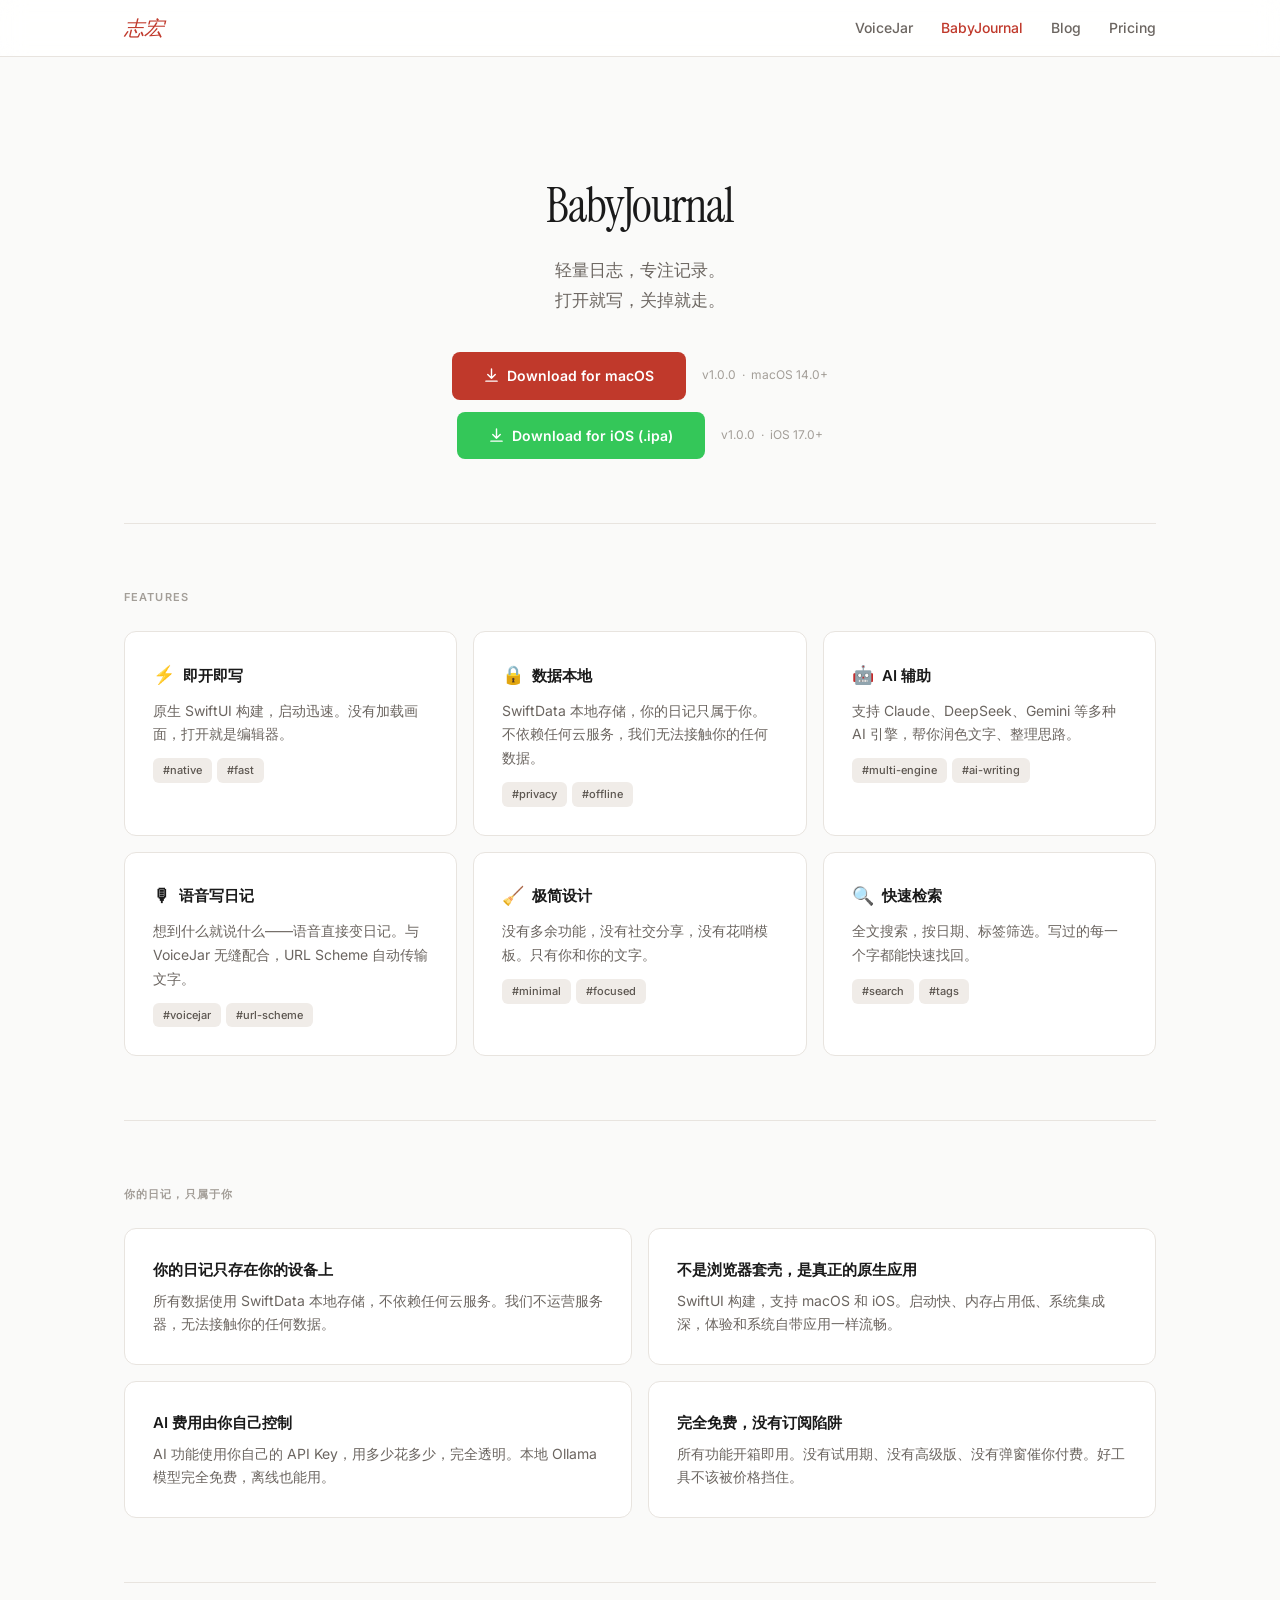
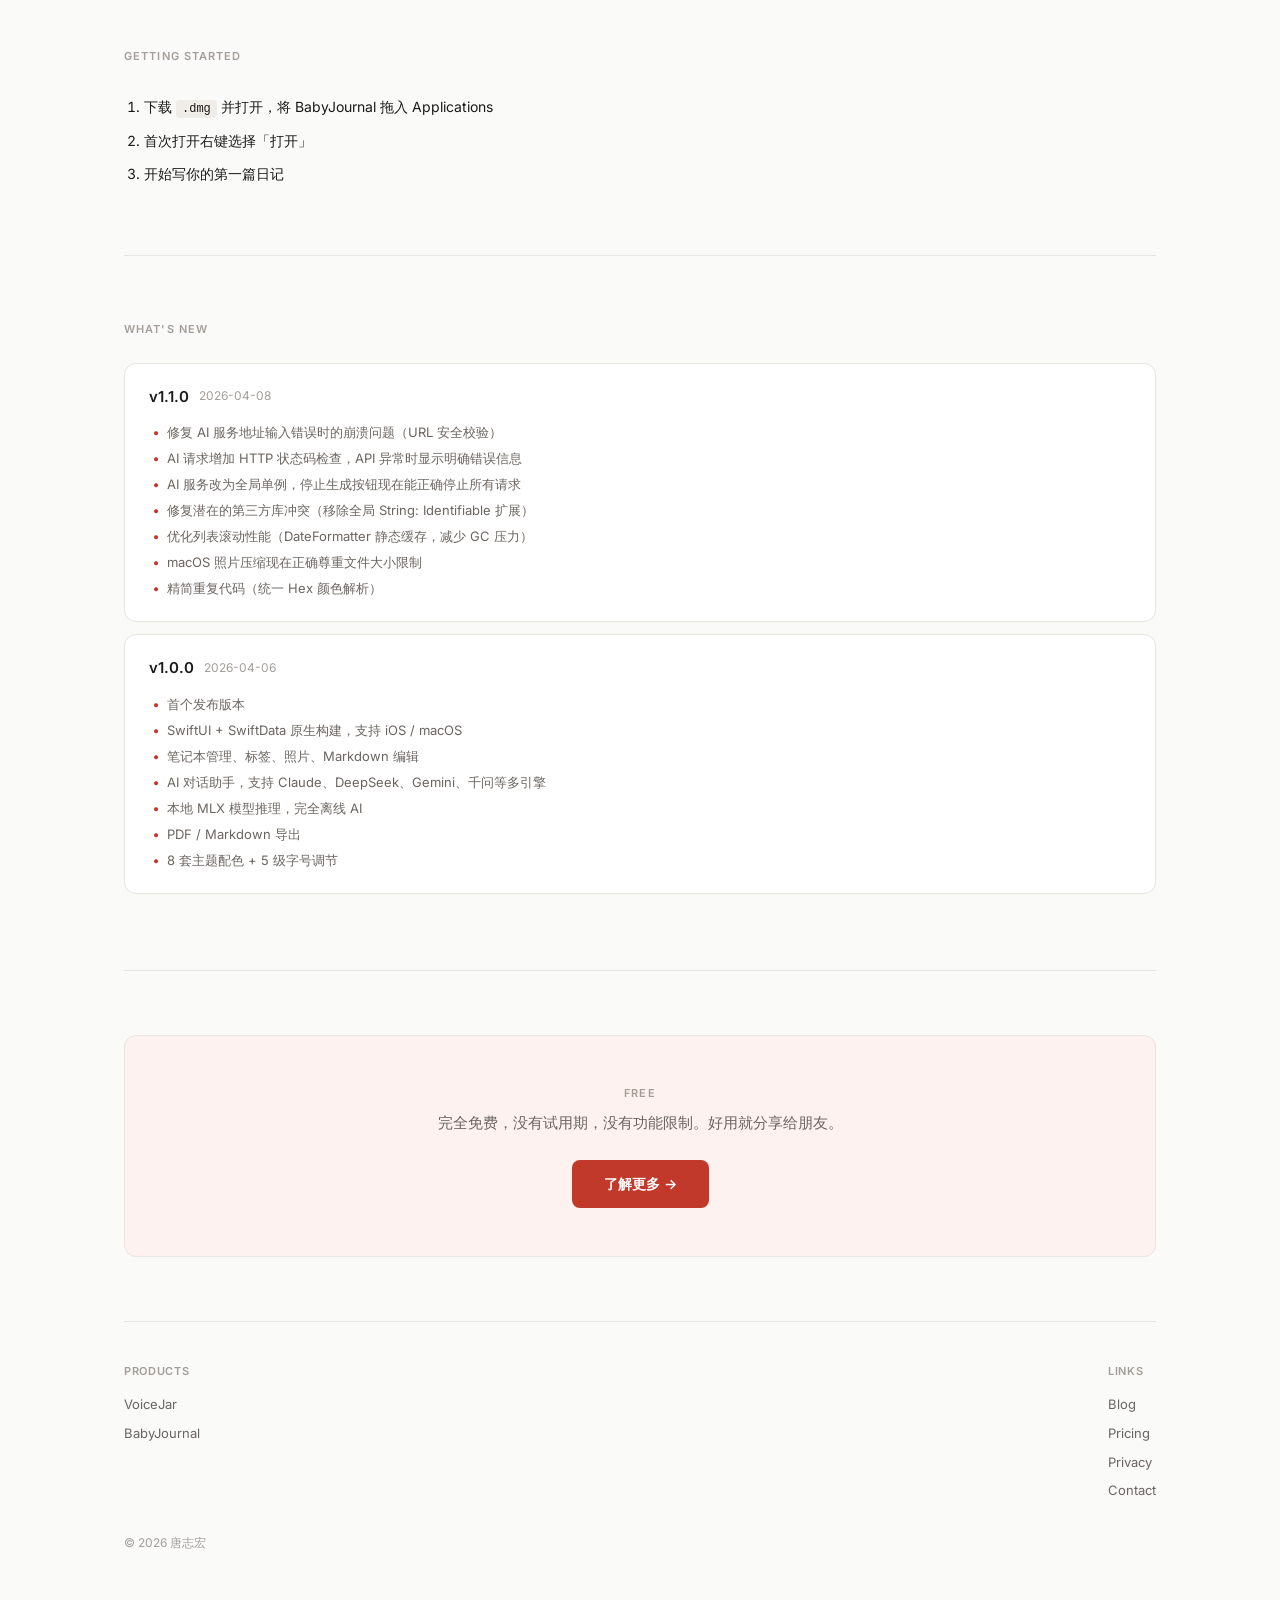
==== babyjournal/index.html @ 5a69be31 "tangzhihong.com 个人网站初始版本 - 个人主页：About + Products + Blog 入口 + 用户说 - 博客系统：列表页 + 第一篇文章《为什么我要做免费工具》 - 从 " ====
<!DOCTYPE html>
<html lang="zh-CN">
<head>
    <meta charset="UTF-8">
    <meta name="viewport" content="width=device-width, initial-scale=1.0">
    <title>BabyJournal — 免费轻量日记 App | macOS + iOS 原生，数据本地存储</title>
    <meta name="description" content="BabyJournal 是一款完全免费的轻量日记应用。SwiftUI 原生开发，支持 macOS 和 iOS。数据本地存储，支持语音写日记和多种 AI 辅助写作引擎。即开即写，你的日记只属于你自己。">
    <meta name="keywords" content="日记app,日记软件,免费日记,mac日记,iOS日记,本地存储日记,AI写作,语音日记,隐私日记,Day One替代,独立开发">
    <link rel="icon" href="/favicon.svg" type="image/svg+xml">
    <link rel="canonical" href="https://tangzhihong.com/babyjournal/">
    <meta property="og:title" content="BabyJournal — 免费轻量日记 App | macOS + iOS 原生">
    <meta property="og:description" content="完全免费的轻量日记应用。SwiftUI 原生开发，数据本地存储，支持语音写日记和多种 AI 辅助写作引擎。">
    <meta property="og:type" content="website">
    <meta property="og:url" content="https://tangzhihong.com/babyjournal/">
    <meta property="og:image" content="https://tangzhihong.com/og-image.svg">
    <meta property="og:site_name" content="唐志宏">
    <meta property="og:locale" content="zh_CN">
    <meta name="twitter:card" content="summary_large_image">
    <meta name="twitter:title" content="BabyJournal — 免费轻量日记 App">
    <meta name="twitter:description" content="即开即写，数据本地存储。macOS + iOS 原生日记应用，完全免费。">
    <meta name="twitter:image" content="https://tangzhihong.com/og-image.svg">
    <link rel="stylesheet" href="../style.css">
</head>
<body>

    <div class="nav"><div class="nav-inner">
        <a href="../" class="nav-logo">志宏</a>
        <div class="nav-links">
            <a href="../voicejar/">VoiceJar</a>
            <a href="../babyjournal/" class="active">BabyJournal</a>
            <a href="../blog/">Blog</a>
                <a href="../pricing/">Pricing</a>
        </div>
    </div></div>

    <div class="container">

        <div class="hero">
            <h1>BabyJournal</h1>
            <p class="sub">轻量日志，专注记录。<br>打开就写，关掉就走。</p>
            <div class="dl">
                <a href="./BabyJournal.dmg" class="btn">
                    <svg viewBox="0 0 16 16" fill="none"><path d="M8 1v10M4 7l4 4 4-4M2 14h12" stroke="currentColor" stroke-width="1.5" stroke-linecap="round" stroke-linejoin="round"/></svg>
                    Download for macOS
                </a>
                <span class="meta">v1.0.0&ensp;·&ensp;macOS 14.0+</span>
            </div>
            <div class="dl" style="margin-top:12px">
                <a href="./BabyJournal.ipa" class="btn" style="background:var(--accent2,#34c759)">
                    <svg viewBox="0 0 16 16" fill="none"><path d="M8 1v10M4 7l4 4 4-4M2 14h12" stroke="currentColor" stroke-width="1.5" stroke-linecap="round" stroke-linejoin="round"/></svg>
                    Download for iOS (.ipa)
                </a>
                <span class="meta">v1.0.0&ensp;·&ensp;iOS 17.0+</span>
            </div>
        </div>

        <hr class="divider">

        <section>
            <h2 class="slabel">Features</h2>
            <div class="features">
                <div class="fc"><h3><span>⚡</span> 即开即写</h3><p>原生 SwiftUI 构建，启动迅速。没有加载画面，打开就是编辑器。</p><div class="tag-row"><span class="tag">#native</span><span class="tag">#fast</span></div></div>
                <div class="fc"><h3><span>🔒</span> 数据本地</h3><p>SwiftData 本地存储，你的日记只属于你。不依赖任何云服务，我们无法接触你的任何数据。</p><div class="tag-row"><span class="tag">#privacy</span><span class="tag">#offline</span></div></div>
                <div class="fc"><h3><span>🤖</span> AI 辅助</h3><p>支持 Claude、DeepSeek、Gemini 等多种 AI 引擎，帮你润色文字、整理思路。</p><div class="tag-row"><span class="tag">#multi-engine</span><span class="tag">#ai-writing</span></div></div>
                <div class="fc"><h3><span>🎙</span> 语音写日记</h3><p>想到什么就说什么——语音直接变日记。与 VoiceJar 无缝配合，URL Scheme 自动传输文字。</p><div class="tag-row"><span class="tag">#voicejar</span><span class="tag">#url-scheme</span></div></div>
                <div class="fc"><h3><span>🧹</span> 极简设计</h3><p>没有多余功能，没有社交分享，没有花哨模板。只有你和你的文字。</p><div class="tag-row"><span class="tag">#minimal</span><span class="tag">#focused</span></div></div>
                <div class="fc"><h3><span>🔍</span> 快速检索</h3><p>全文搜索，按日期、标签筛选。写过的每一个字都能快速找回。</p><div class="tag-row"><span class="tag">#search</span><span class="tag">#tags</span></div></div>
            </div>
        </section>

        <hr class="divider">

        <section>
            <h2 class="slabel">你的日记，只属于你</h2>
            <div class="values">
                <div class="value-item">
                    <h3>你的日记只存在你的设备上</h3>
                    <p>所有数据使用 SwiftData 本地存储，不依赖任何云服务。我们不运营服务器，无法接触你的任何数据。</p>
                </div>
                <div class="value-item">
                    <h3>不是浏览器套壳，是真正的原生应用</h3>
                    <p>SwiftUI 构建，支持 macOS 和 iOS。启动快、内存占用低、系统集成深，体验和系统自带应用一样流畅。</p>
                </div>
                <div class="value-item">
                    <h3>AI 费用由你自己控制</h3>
                    <p>AI 功能使用你自己的 API Key，用多少花多少，完全透明。本地 Ollama 模型完全免费，离线也能用。</p>
                </div>
                <div class="value-item">
                    <h3>完全免费，没有订阅陷阱</h3>
                    <p>所有功能开箱即用。没有试用期、没有高级版、没有弹窗催你付费。好工具不该被价格挡住。</p>
                </div>
            </div>
        </section>

        <hr class="divider">

        <section>
            <h2 class="slabel">Getting Started</h2>
            <ol class="gs">
                <li>下载 <code>.dmg</code> 并打开，将 BabyJournal 拖入 Applications</li>
                <li>首次打开右键选择「打开」</li>
                <li>开始写你的第一篇日记</li>
            </ol>
        </section>

        <hr class="divider">

        <section>
            <h2 class="slabel">What's New</h2>
            <div class="changelog">
                <div class="cl-entry">
                    <h3>v1.1.0 <span class="cl-date">2026-04-08</span></h3>
                    <ul>
                        <li>修复 AI 服务地址输入错误时的崩溃问题（URL 安全校验）</li>
                        <li>AI 请求增加 HTTP 状态码检查，API 异常时显示明确错误信息</li>
                        <li>AI 服务改为全局单例，停止生成按钮现在能正确停止所有请求</li>
                        <li>修复潜在的第三方库冲突（移除全局 String: Identifiable 扩展）</li>
                        <li>优化列表滚动性能（DateFormatter 静态缓存，减少 GC 压力）</li>
                        <li>macOS 照片压缩现在正确尊重文件大小限制</li>
                        <li>精简重复代码（统一 Hex 颜色解析）</li>
                    </ul>
                </div>
                <div class="cl-entry">
                    <h3>v1.0.0 <span class="cl-date">2026-04-06</span></h3>
                    <ul>
                        <li>首个发布版本</li>
                        <li>SwiftUI + SwiftData 原生构建，支持 iOS / macOS</li>
                        <li>笔记本管理、标签、照片、Markdown 编辑</li>
                        <li>AI 对话助手，支持 Claude、DeepSeek、Gemini、千问等多引擎</li>
                        <li>本地 MLX 模型推理，完全离线 AI</li>
                        <li>PDF / Markdown 导出</li>
                        <li>8 套主题配色 + 5 级字号调节</li>
                    </ul>
                </div>
            </div>
        </section>

        <hr class="divider">

        <section>
            <div class="cta-card">
                <p class="slabel">Free</p>
                <p class="desc">完全免费，没有试用期，没有功能限制。好用就分享给朋友。</p>
                <a href="../pricing/" class="btn">了解更多 &rarr;</a>
            </div>
        </section>

        <hr class="divider">

        <div class="footer"><div class="footer-inner">
            <div class="footer-col"><h4>Products</h4><a href="../voicejar/">VoiceJar</a><a href="../babyjournal/">BabyJournal</a></div>
            <div class="footer-col"><h4>Links</h4><a href="../blog/">Blog</a>
                <a href="../pricing/">Pricing</a><a href="../privacy.html">Privacy</a><a href="mailto:hi@freejournal.app">Contact</a></div>
        </div><p class="footer-copy">&copy; 2026 唐志宏</p></div>

    </div>
</body>
</html>
---- style.css ----
/* ===== FreeJournal Design System ===== */
/* Single source of truth — all pages share this file */

@import url('https://fonts.googleapis.com/css2?family=Instrument+Serif:ital@0;1&family=Inter:wght@400;500;600;700&display=swap');

*, *::before, *::after { margin:0; padding:0; box-sizing:border-box }

:root {
    --bg: #ffffff;
    --bg-page: #fafaf9;
    --bg-subtle: #f5f3f0;
    --text: #1a1a1a;
    --text-sec: #6b6560;
    --text-tri: #a39e98;
    --accent: #c0392b;
    --accent-hover: #a93226;
    --accent-light: #fdf2f0;
    --border: #e8e4df;
    --card: #ffffff;
    --tag-bg: #f0ece8;
    --tag-text: #5c5650;
    --shadow: 0 1px 3px rgba(0,0,0,.04);
    --shadow-lg: 0 8px 24px rgba(0,0,0,.06);
    --font-serif: 'Instrument Serif', Georgia, serif;
    --font-sans: 'Inter', -apple-system, BlinkMacSystemFont, sans-serif;
    --font-mono: 'SF Mono', Monaco, monospace;
    --radius: 12px;
    --max: 1080px;
    --max-read: 720px;
}

@media (prefers-color-scheme: dark) { :root {
    --bg: #111110;
    --bg-page: #0c0c0b;
    --bg-subtle: #1a1918;
    --text: #e8e5e1;
    --text-sec: #a39e98;
    --text-tri: #6b6560;
    --accent: #e74c3c;
    --accent-hover: #d44332;
    --accent-light: #2d1a18;
    --border: #2a2826;
    --card: #1a1918;
    --tag-bg: #2a2826;
    --tag-text: #c5c0ba;
    --shadow: 0 1px 3px rgba(0,0,0,.2);
    --shadow-lg: 0 8px 24px rgba(0,0,0,.3);
}}

html { scroll-behavior: smooth }

body {
    font-family: var(--font-sans);
    font-size: 15px;
    line-height: 1.7;
    color: var(--text);
    background: var(--bg-page);
    -webkit-font-smoothing: antialiased;
}

a { color: inherit; text-decoration: none }

/* ===== Navigation ===== */

.nav {
    background: rgba(255,255,255,.85);
    backdrop-filter: blur(12px);
    -webkit-backdrop-filter: blur(12px);
    border-bottom: 1px solid var(--border);
    position: sticky;
    top: 0;
    z-index: 50;
}

@media (prefers-color-scheme: dark) {
    .nav { background: rgba(17,17,16,.85) }
}

.nav-inner {
    max-width: var(--max);
    margin: 0 auto;
    padding: 0 24px;
    height: 56px;
    display: flex;
    align-items: center;
    justify-content: space-between;
}

.nav-logo {
    font-family: var(--font-serif);
    font-size: 20px;
    font-style: italic;
    color: var(--accent);
}

.nav-links { display: flex; gap: 28px }

.nav-links a {
    font-size: 14px;
    font-weight: 500;
    color: var(--text-sec);
    transition: color .15s;
}

.nav-links a:hover { color: var(--text) }
.nav-links a.active { color: var(--accent) }

/* ===== Container ===== */

.container { max-width: var(--max); margin: 0 auto; padding: 0 24px }
.container-narrow { max-width: var(--max-read); margin: 0 auto; padding: 0 24px }

/* ===== Hero ===== */

.hero {
    padding: 120px 0 64px;
    text-align: center;
    max-width: 680px;
    margin: 0 auto;
}

.hero h1 {
    font-family: var(--font-serif);
    font-size: 48px;
    font-weight: 400;
    letter-spacing: -0.03em;
    line-height: 1.2;
}

.hero h1#typed {
    display: inline;
    padding-right: 2px;
    border-right: 2px solid var(--accent);
    animation: blink 1s step-end infinite;
}

@keyframes blink { 50% { border-color: transparent } }

.hero .sub {
    margin-top: 20px;
    font-size: 17px;
    color: var(--text-sec);
    line-height: 1.8;
}

.hero .dl {
    margin-top: 36px;
    display: flex;
    justify-content: center;
    align-items: center;
    gap: 16px;
    flex-wrap: wrap;
}

/* ===== Buttons ===== */

.btn {
    display: inline-flex;
    align-items: center;
    justify-content: center;
    gap: 8px;
    font-family: var(--font-sans);
    font-size: 14px;
    font-weight: 600;
    color: #fff;
    background: var(--accent);
    padding: 12px 32px;
    border-radius: 8px;
    text-decoration: none;
    transition: background .15s, opacity .15s;
    cursor: pointer;
}

.btn:hover { background: var(--accent-hover) }
.btn svg { width: 15px; height: 15px }

.btn-outline {
    background: transparent;
    color: var(--accent);
    border: 1.5px solid var(--accent);
}

.btn-outline:hover {
    background: var(--accent-light);
}

.btn-full { width: 100%; margin-top: 20px }

.meta { font-size: 12px; color: var(--text-tri) }

/* ===== Divider ===== */

.divider { border: none; border-top: 1px solid var(--border); margin: 0 }

/* ===== Section Labels ===== */

.slabel, h2.slabel {
    font-family: var(--font-sans);
    font-size: 11px;
    font-weight: 600;
    text-transform: uppercase;
    letter-spacing: .1em;
    color: var(--text-tri);
    margin-bottom: 24px;
    line-height: 1.7;
}

section { padding: 64px 0 }

/* ===== Product Cards (Homepage) ===== */

.product-card {
    display: flex;
    align-items: flex-start;
    gap: 24px;
    padding: 32px;
    background: var(--card);
    border: 1px solid var(--border);
    border-radius: var(--radius);
    margin-bottom: 16px;
    transition: box-shadow .25s, border-color .25s;
    text-decoration: none;
    color: var(--text);
}

.product-card:hover {
    box-shadow: var(--shadow-lg);
    border-color: transparent;
}

.product-icon {
    width: 48px;
    height: 48px;
    border-radius: 14px;
    display: flex;
    align-items: center;
    justify-content: center;
    font-size: 22px;
    flex-shrink: 0;
}

.product-icon-voice { background: var(--accent-light) }
.product-icon-journal { background: #fef9ee }

.product-body { flex: 1; min-width: 0 }

.product-body h3 {
    font-size: 18px;
    font-weight: 600;
    margin-bottom: 6px;
}

.product-body p {
    font-size: 15px;
    color: var(--text-sec);
    line-height: 1.7;
}

.product-tags { display: flex; gap: 6px; margin-top: 12px; flex-wrap: wrap }

.tag {
    font-size: 11px;
    font-weight: 500;
    color: var(--tag-text);
    background: var(--tag-bg);
    padding: 3px 10px;
    border-radius: 6px;
}

.product-arrow {
    color: var(--accent);
    font-size: 18px;
    align-self: center;
    flex-shrink: 0;
    width: 36px;
    height: 36px;
    border-radius: 50%;
    background: var(--accent-light);
    display: flex;
    align-items: center;
    justify-content: center;
    transition: all .2s;
}

.product-card:hover .product-arrow {
    background: var(--accent);
    color: #fff;
    transform: translateX(2px);
}

/* ===== Values Grid ===== */

.values { display: grid; grid-template-columns: 1fr 1fr; gap: 16px; margin-top: 8px }

.value-item {
    padding: 28px;
    background: var(--card);
    border: 1px solid var(--border);
    border-radius: var(--radius);
}

.value-item h3 { font-size: 15px; font-weight: 600; margin-bottom: 6px }
.value-item p { font-size: 14px; color: var(--text-sec); line-height: 1.7 }

/* ===== Feature Cards ===== */

.features { display: grid; grid-template-columns: 1fr 1fr 1fr; gap: 16px }

.fc {
    padding: 28px;
    background: var(--card);
    border: 1px solid var(--border);
    border-radius: var(--radius);
    transition: box-shadow .25s, border-color .25s;
}

.fc:hover { border-color: transparent; box-shadow: var(--shadow-lg) }

.fc h3 {
    font-size: 15px;
    font-weight: 600;
    margin-bottom: 8px;
    display: flex;
    align-items: center;
    gap: 8px;
}

.fc h3 span { font-size: 18px }
.fc p { font-size: 14px; color: var(--text-sec); line-height: 1.7 }
.fc .tag-row { display: flex; gap: 5px; margin-top: 12px }

/* ===== Steps ===== */

.steps-list { counter-reset: s }

.step-row {
    display: flex;
    gap: 16px;
    padding: 20px 0;
    border-bottom: 1px solid var(--border);
}

.step-row:last-child { border-bottom: none }

.step-num {
    counter-increment: s;
    flex-shrink: 0;
    width: 32px;
    height: 32px;
    border-radius: 50%;
    background: var(--accent);
    color: #fff;
    display: flex;
    align-items: center;
    justify-content: center;
    font-size: 13px;
    font-weight: 700;
}

.step-num::after { content: counter(s) }
.step-text h3 { font-size: 14px; font-weight: 600; margin-bottom: 4px }
.step-text p { font-size: 13px; color: var(--text-sec); line-height: 1.7 }

/* ===== Getting Started List ===== */

ol.gs { padding-left: 20px; margin-top: 12px }
ol.gs li { font-size: 14px; line-height: 2.4; color: var(--text) }

code {
    font-family: var(--font-mono);
    font-size: 12px;
    background: var(--tag-bg);
    padding: 2px 6px;
    border-radius: 4px;
}

/* ===== Pricing ===== */

.pricing-grid { display: grid; grid-template-columns: repeat(3, 1fr); gap: 24px }

.pc {
    position: relative;
    padding: 40px 32px;
    border: 1px solid var(--border);
    border-radius: var(--radius);
    background: var(--card);
    text-align: center;
    transition: box-shadow .25s, border-color .25s;
}

.pc:hover { box-shadow: var(--shadow-lg); border-color: transparent }
.pc-hl { border: 2px solid var(--accent) }
.pc-hl:hover { box-shadow: 0 8px 24px rgba(192,57,43,.1) }

.pc-badge {
    position: absolute;
    top: -11px;
    left: 50%;
    transform: translateX(-50%);
    font-size: 11px;
    font-weight: 600;
    background: var(--accent);
    color: #fff;
    padding: 3px 14px;
    border-radius: 100px;
    letter-spacing: .02em;
}

.pc h3 { font-size: 20px; font-weight: 600; margin-bottom: 4px }
.pc .desc { font-size: 14px; color: var(--text-sec); margin-bottom: 24px }

.pc .price {
    font-family: var(--font-serif);
    font-size: 52px;
    font-weight: 400;
    color: var(--accent);
    letter-spacing: -0.02em;
}

.pc .note { font-size: 13px; color: var(--text-tri); margin-top: 6px; margin-bottom: 28px }
.pc ul { list-style: none; text-align: left; margin-bottom: 8px }

.pc li {
    font-size: 14px;
    line-height: 2.4;
    padding-left: 20px;
    position: relative;
    color: var(--text);
}

.pc li::before {
    content: '\2713';
    position: absolute;
    left: 0;
    color: var(--accent);
    font-weight: 600;
    font-size: 13px;
}

/* ===== Changelog ===== */

.changelog { margin-top: 8px }

.cl-entry {
    padding: 20px 24px;
    background: var(--card);
    border: 1px solid var(--border);
    border-radius: var(--radius);
    margin-bottom: 12px;
}

.cl-entry h3 {
    font-size: 15px;
    font-weight: 600;
    margin-bottom: 10px;
    display: flex;
    align-items: center;
    gap: 10px;
}

.cl-date {
    font-size: 12px;
    font-weight: 400;
    color: var(--text-tri);
}

.cl-entry ul {
    list-style: none;
    padding: 0;
}

.cl-entry li {
    font-size: 13px;
    color: var(--text-sec);
    line-height: 2;
    padding-left: 18px;
    position: relative;
}

.cl-entry li::before {
    content: '\2022';
    position: absolute;
    left: 4px;
    color: var(--accent);
    font-weight: 700;
}

/* ===== CTA Card ===== */

.cta-card {
    text-align: center;
    padding: 48px 32px;
    background: var(--accent-light);
    border: 1px solid var(--border);
    border-radius: var(--radius);
}

.cta-card p.slabel { margin-bottom: 8px }
.cta-card p.desc { font-size: 15px; color: var(--text-sec); margin-bottom: 24px }

/* ===== FAQ ===== */

.faq-item {
    padding: 18px 0;
    border-bottom: 1px solid var(--border);
}

.faq-item:first-child { border-top: 1px solid var(--border) }
.faq-item h3 { font-size: 15px; font-weight: 600; margin-bottom: 6px }
.faq-item p { font-size: 14px; color: var(--text-sec); line-height: 1.7 }

/* ===== Footer ===== */

.footer { padding: 40px 0 56px }

.footer-inner {
    display: flex;
    justify-content: space-between;
    align-items: flex-start;
}

.footer-col h4 {
    font-size: 11px;
    font-weight: 600;
    text-transform: uppercase;
    letter-spacing: .06em;
    color: var(--text-tri);
    margin-bottom: 10px;
}

.footer-col a {
    display: block;
    font-size: 13px;
    color: var(--text-sec);
    line-height: 2.2;
    transition: color .15s;
}

.footer-col a:hover { color: var(--accent) }

.footer-copy {
    font-size: 12px;
    color: var(--text-tri);
    margin-top: 28px;
}

/* ===== Testimonials ===== */

.testimonials { display: grid; grid-template-columns: 1fr 1fr 1fr; gap: 16px }

.testimonial-item {
    padding: 28px;
    background: var(--card);
    border: 1px solid var(--border);
    border-radius: var(--radius);
    transition: box-shadow .25s, border-color .25s;
}

.testimonial-item:hover { border-color: transparent; box-shadow: var(--shadow-lg) }

.testimonial-text {
    font-size: 15px;
    font-style: italic;
    line-height: 1.8;
    color: var(--text);
    margin-bottom: 16px;
}

.testimonial-author { display: flex; align-items: center }

.testimonial-name {
    font-size: 13px;
    color: var(--text-tri);
    font-weight: 500;
}

/* ===== Share CTA ===== */

.cta-share {
    text-align: center;
    padding: 48px 32px;
    background: var(--accent-light);
    border: 1px solid var(--border);
    border-radius: var(--radius);
}

.cta-share h2 {
    font-size: 18px;
    font-weight: 600;
    margin-bottom: 8px;
}

.cta-share .desc {
    font-size: 15px;
    color: var(--text-sec);
    margin-bottom: 24px;
}

.share-toast {
    display: inline-block;
    margin-left: 12px;
    font-size: 13px;
    color: var(--accent);
    font-weight: 500;
    opacity: 0;
    transition: opacity .3s;
}

.share-toast.show { opacity: 1 }

/* ===== About ===== */

.about-content { max-width: var(--max-read); }

.about-content p {
    font-size: 15px;
    color: var(--text-sec);
    line-height: 1.8;
    margin-bottom: 12px;
}

.about-content p:last-child { margin-bottom: 0 }

.link-accent { color: var(--accent); text-decoration: underline; text-underline-offset: 3px }
.link-accent:hover { color: var(--accent-hover) }

.section-desc {
    font-size: 15px;
    color: var(--text-sec);
    margin-bottom: 24px;
    margin-top: -16px;
}

/* ===== Blog List ===== */

.blog-list { margin-top: 8px }

.blog-item {
    display: block;
    padding: 24px 28px;
    background: var(--card);
    border: 1px solid var(--border);
    border-radius: var(--radius);
    margin-bottom: 12px;
    transition: box-shadow .25s, border-color .25s;
    text-decoration: none;
    color: var(--text);
}

.blog-item:hover { box-shadow: var(--shadow-lg); border-color: transparent }

.blog-item .blog-date {
    font-size: 12px;
    color: var(--text-tri);
    font-weight: 500;
}

.blog-item h3 {
    font-size: 16px;
    font-weight: 600;
    margin: 6px 0 8px;
}

.blog-item p {
    font-size: 14px;
    color: var(--text-sec);
    line-height: 1.7;
}

/* ===== Blog Post ===== */

.blog-post { padding-top: 80px }

.post-header { margin-bottom: 40px }

.post-header .blog-date {
    font-size: 13px;
    color: var(--text-tri);
    font-weight: 500;
    margin-bottom: 12px;
}

.post-header h1 {
    font-family: var(--font-serif);
    font-size: 36px;
    font-weight: 400;
    letter-spacing: -0.02em;
    line-height: 1.3;
}

.post-body p {
    font-size: 16px;
    line-height: 1.85;
    color: var(--text);
    margin-bottom: 20px;
}

.post-body h2 {
    font-size: 20px;
    font-weight: 600;
    margin-top: 40px;
    margin-bottom: 16px;
}

.post-body a { color: var(--accent); text-decoration: underline; text-underline-offset: 3px }
.post-body a:hover { color: var(--accent-hover) }

.post-nav { padding: 24px 0 }

/* ===== Utility ===== */

.visually-hidden {
    position: absolute;
    width: 1px;
    height: 1px;
    padding: 0;
    margin: -1px;
    overflow: hidden;
    clip: rect(0,0,0,0);
    white-space: nowrap;
    border: 0;
}

/* ===== Responsive ===== */

@media (max-width: 768px) {
    .hero { padding: 80px 0 48px }
    .hero h1 { font-size: 32px }
    .hero .dl { flex-direction: column }
    .features { grid-template-columns: 1fr }
    .values { grid-template-columns: 1fr }
    .testimonials { grid-template-columns: 1fr }
    .pricing-grid { grid-template-columns: 1fr }
    .product-card { flex-direction: column; gap: 16px }
    .product-arrow { align-self: flex-start }
    .footer-inner { flex-direction: column; gap: 24px }
}

@media (min-width: 769px) and (max-width: 960px) {
    .features { grid-template-columns: 1fr 1fr }
}
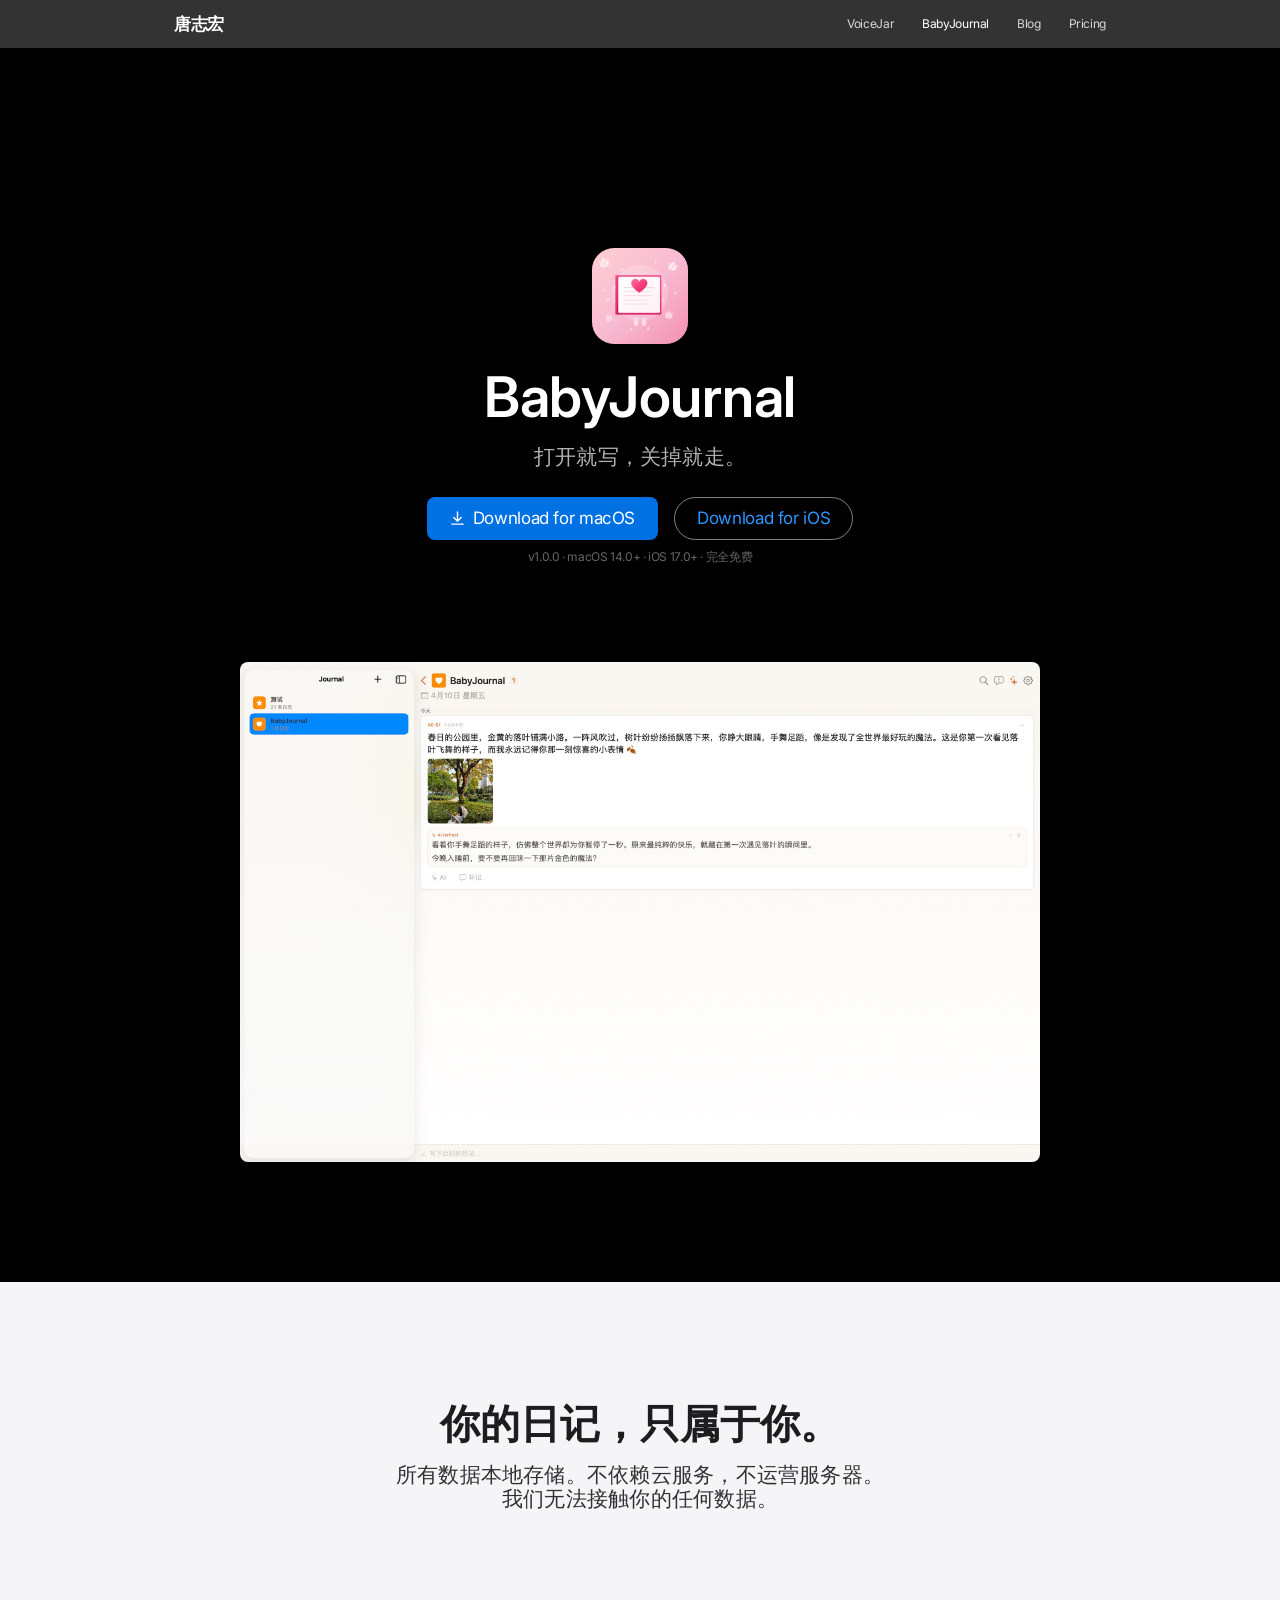
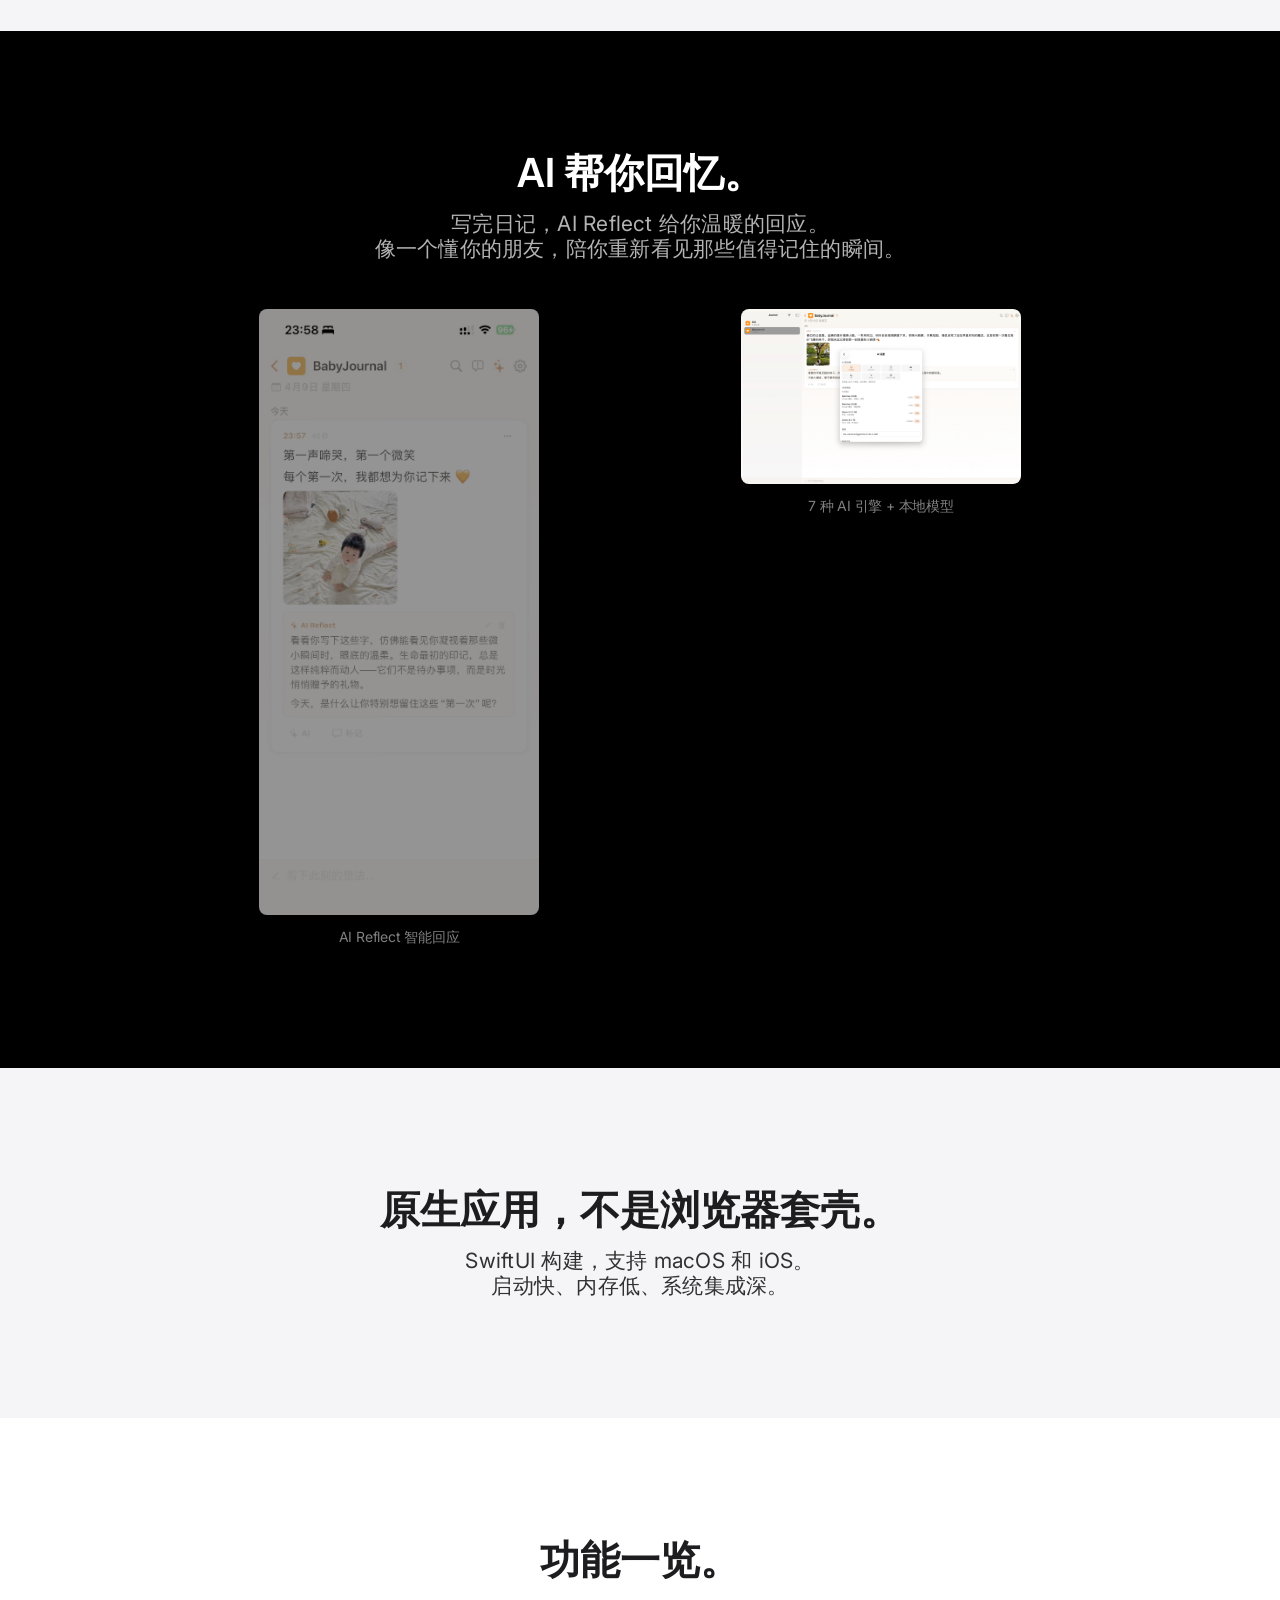
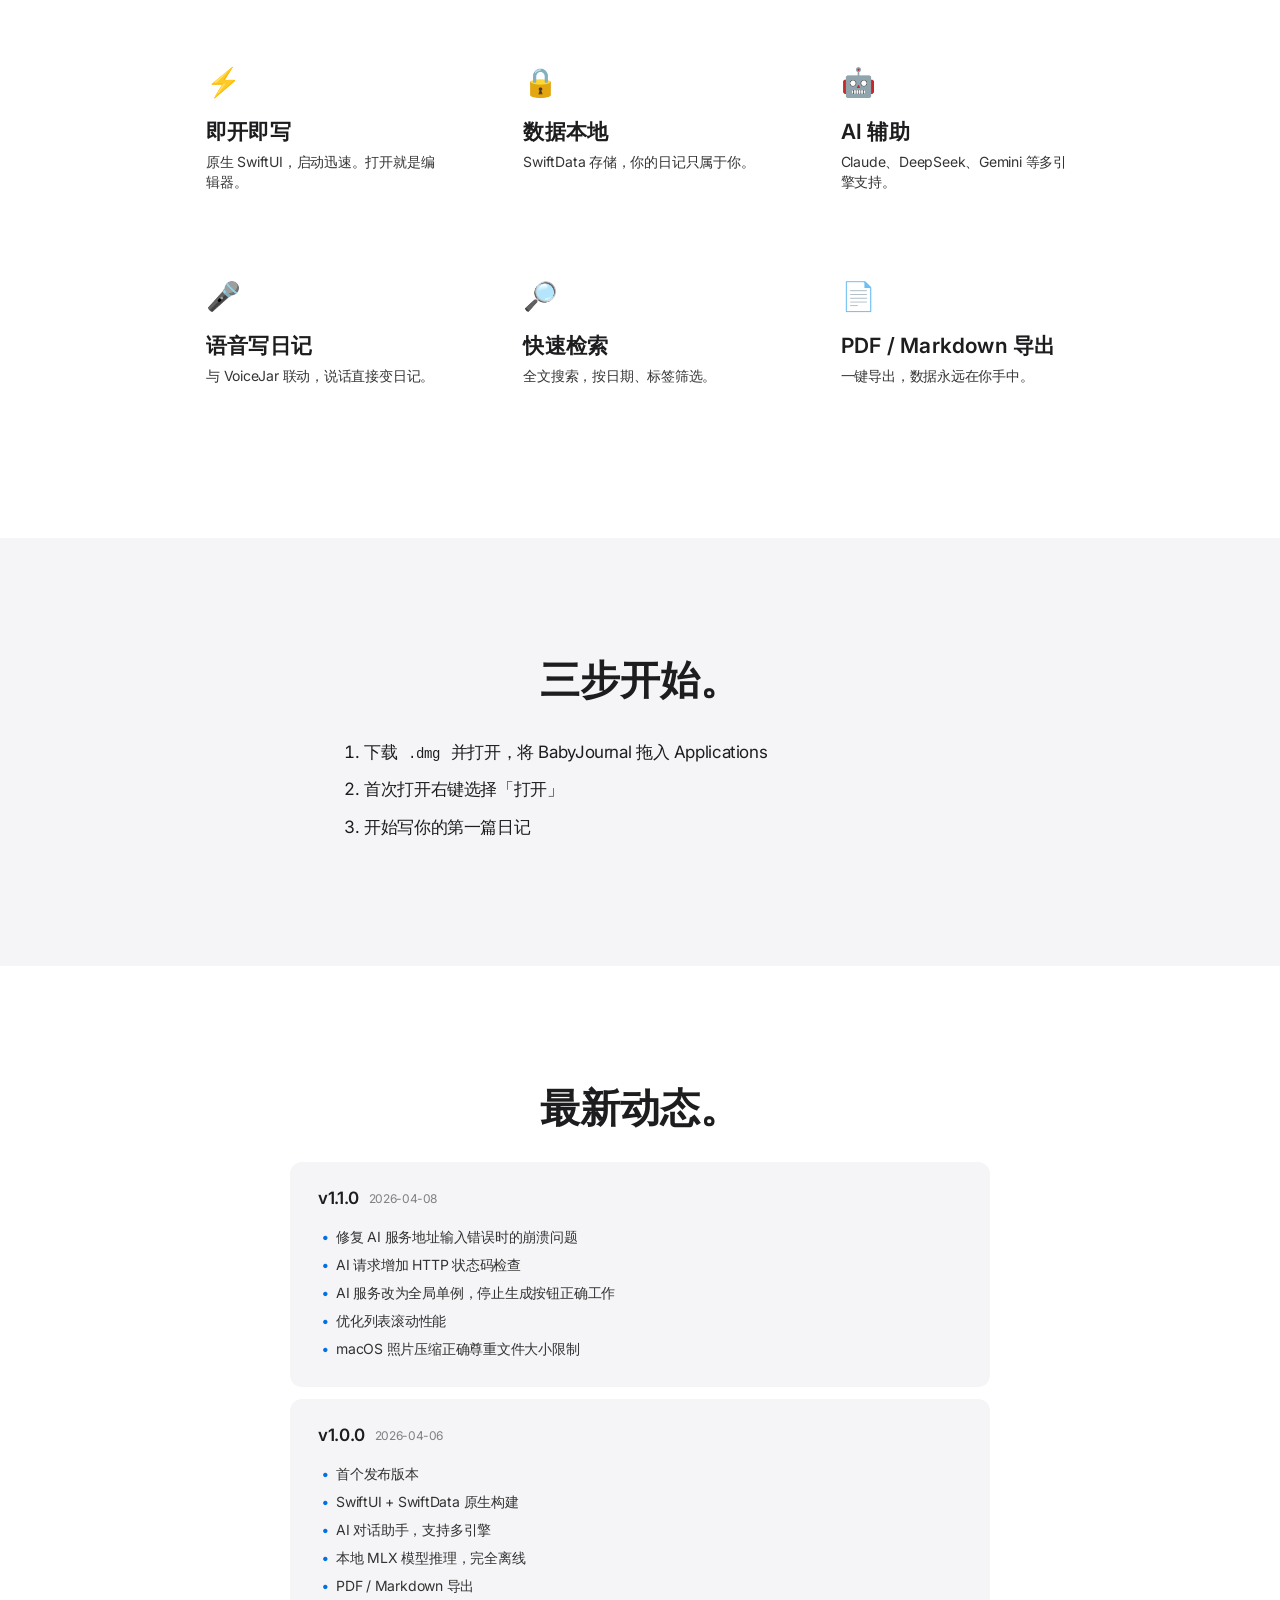
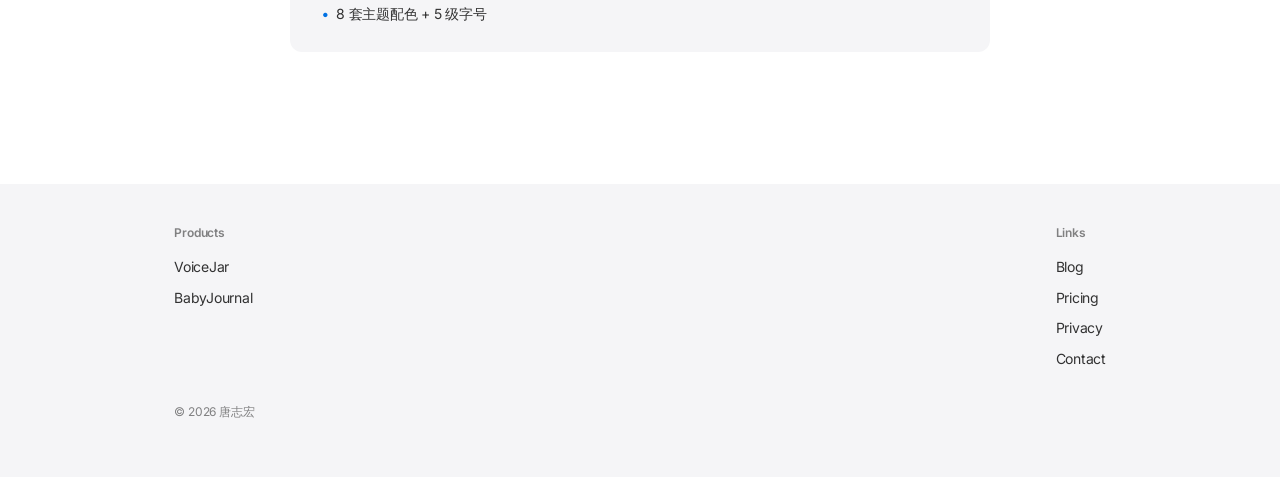
==== commit 47e36cb2: "全站 Apple 风格改版 + 产品截图 + 修复遗留页面 - 基于 Apple DESIGN.md 重写全站 CSS（深色玻璃导航、黑白交替 section、SF Pro 字体体系） - BabyJ" ====
--- a/babyjournal/index.html
+++ b/babyjournal/index.html
@@ -4,12 +4,12 @@
     <meta charset="UTF-8">
     <meta name="viewport" content="width=device-width, initial-scale=1.0">
     <title>BabyJournal — 免费轻量日记 App | macOS + iOS 原生，数据本地存储</title>
-    <meta name="description" content="BabyJournal 是一款完全免费的轻量日记应用。SwiftUI 原生开发，支持 macOS 和 iOS。数据本地存储，支持语音写日记和多种 AI 辅助写作引擎。即开即写，你的日记只属于你自己。">
-    <meta name="keywords" content="日记app,日记软件,免费日记,mac日记,iOS日记,本地存储日记,AI写作,语音日记,隐私日记,Day One替代,独立开发">
+    <meta name="description" content="BabyJournal 是一款完全免费的轻量日记应用。SwiftUI 原生开发，支持 macOS 和 iOS。数据本地存储，支持语音写日记和多种 AI 辅助写作引擎。">
+    <meta name="keywords" content="日记app,日记软件,免费日记,mac日记,iOS日记,本地存储日记,AI写作,语音日记,隐私日记,Day One替代">
     <link rel="icon" href="/favicon.svg" type="image/svg+xml">
     <link rel="canonical" href="https://tangzhihong.com/babyjournal/">
-    <meta property="og:title" content="BabyJournal — 免费轻量日记 App | macOS + iOS 原生">
-    <meta property="og:description" content="完全免费的轻量日记应用。SwiftUI 原生开发，数据本地存储，支持语音写日记和多种 AI 辅助写作引擎。">
+    <meta property="og:title" content="BabyJournal — 免费轻量日记 App">
+    <meta property="og:description" content="完全免费的轻量日记应用。SwiftUI 原生开发，数据本地存储，支持多种 AI 辅助写作引擎。">
     <meta property="og:type" content="website">
     <meta property="og:url" content="https://tangzhihong.com/babyjournal/">
     <meta property="og:image" content="https://tangzhihong.com/og-image.svg">
@@ -24,135 +24,170 @@
 <body>
 
     <div class="nav"><div class="nav-inner">
-        <a href="../" class="nav-logo">志宏</a>
+        <a href="../" class="nav-logo">唐志宏</a>
         <div class="nav-links">
             <a href="../voicejar/">VoiceJar</a>
             <a href="../babyjournal/" class="active">BabyJournal</a>
             <a href="../blog/">Blog</a>
-                <a href="../pricing/">Pricing</a>
+            <a href="../pricing/">Pricing</a>
         </div>
     </div></div>
 
-    <div class="container">
-
-        <div class="hero">
-            <h1>BabyJournal</h1>
-            <p class="sub">轻量日志，专注记录。<br>打开就写，关掉就走。</p>
-            <div class="dl">
-                <a href="./BabyJournal.dmg" class="btn">
-                    <svg viewBox="0 0 16 16" fill="none"><path d="M8 1v10M4 7l4 4 4-4M2 14h12" stroke="currentColor" stroke-width="1.5" stroke-linecap="round" stroke-linejoin="round"/></svg>
-                    Download for macOS
-                </a>
-                <span class="meta">v1.0.0&ensp;·&ensp;macOS 14.0+</span>
+    <!-- Hero — Dark -->
+    <div class="section section-dark">
+        <div class="section-inner">
+            <div class="hero">
+                <img src="icon-web.png" alt="BabyJournal" class="app-icon-hero">
+                <h1 class="headline-hero">BabyJournal</h1>
+                <p class="subtitle">打开就写，关掉就走。</p>
+                <div class="cta-group">
+                    <a href="./BabyJournal.dmg" class="btn-primary">
+                        <svg viewBox="0 0 16 16" fill="none" width="15" height="15"><path d="M8 1v10M4 7l4 4 4-4M2 14h12" stroke="currentColor" stroke-width="1.5" stroke-linecap="round" stroke-linejoin="round"/></svg>
+                        Download for macOS
+                    </a>
+                    <a href="./BabyJournal.ipa" class="btn-pill">Download for iOS</a>
+                </div>
+                <p class="meta">v1.0.0 · macOS 14.0+ · iOS 17.0+ · 完全免费</p>
             </div>
-            <div class="dl" style="margin-top:12px">
-                <a href="./BabyJournal.ipa" class="btn" style="background:var(--accent2,#34c759)">
-                    <svg viewBox="0 0 16 16" fill="none"><path d="M8 1v10M4 7l4 4 4-4M2 14h12" stroke="currentColor" stroke-width="1.5" stroke-linecap="round" stroke-linejoin="round"/></svg>
-                    Download for iOS (.ipa)
-                </a>
-                <span class="meta">v1.0.0&ensp;·&ensp;iOS 17.0+</span>
+            <div class="screenshot-showcase">
+                <img src="screenshot-mac.jpg" alt="BabyJournal macOS 编辑界面">
             </div>
         </div>
+    </div>
 
-        <hr class="divider">
+    <!-- Privacy — Light -->
+    <div class="section section-light">
+        <div class="section-inner">
+            <h2 class="headline-section">你的日记，只属于你。</h2>
+            <p class="subtitle">所有数据本地存储。不依赖云服务，不运营服务器。<br>我们无法接触你的任何数据。</p>
+        </div>
+    </div>
 
-        <section>
-            <h2 class="slabel">Features</h2>
-            <div class="features">
-                <div class="fc"><h3><span>⚡</span> 即开即写</h3><p>原生 SwiftUI 构建，启动迅速。没有加载画面，打开就是编辑器。</p><div class="tag-row"><span class="tag">#native</span><span class="tag">#fast</span></div></div>
-                <div class="fc"><h3><span>🔒</span> 数据本地</h3><p>SwiftData 本地存储，你的日记只属于你。不依赖任何云服务，我们无法接触你的任何数据。</p><div class="tag-row"><span class="tag">#privacy</span><span class="tag">#offline</span></div></div>
-                <div class="fc"><h3><span>🤖</span> AI 辅助</h3><p>支持 Claude、DeepSeek、Gemini 等多种 AI 引擎，帮你润色文字、整理思路。</p><div class="tag-row"><span class="tag">#multi-engine</span><span class="tag">#ai-writing</span></div></div>
-                <div class="fc"><h3><span>🎙</span> 语音写日记</h3><p>想到什么就说什么——语音直接变日记。与 VoiceJar 无缝配合，URL Scheme 自动传输文字。</p><div class="tag-row"><span class="tag">#voicejar</span><span class="tag">#url-scheme</span></div></div>
-                <div class="fc"><h3><span>🧹</span> 极简设计</h3><p>没有多余功能，没有社交分享，没有花哨模板。只有你和你的文字。</p><div class="tag-row"><span class="tag">#minimal</span><span class="tag">#focused</span></div></div>
-                <div class="fc"><h3><span>🔍</span> 快速检索</h3><p>全文搜索，按日期、标签筛选。写过的每一个字都能快速找回。</p><div class="tag-row"><span class="tag">#search</span><span class="tag">#tags</span></div></div>
-            </div>
-        </section>
-
-        <hr class="divider">
-
-        <section>
-            <h2 class="slabel">你的日记，只属于你</h2>
-            <div class="values">
-                <div class="value-item">
-                    <h3>你的日记只存在你的设备上</h3>
-                    <p>所有数据使用 SwiftData 本地存储，不依赖任何云服务。我们不运营服务器，无法接触你的任何数据。</p>
+    <!-- AI — Dark -->
+    <div class="section section-dark">
+        <div class="section-inner">
+            <h2 class="headline-section">AI 帮你回忆。</h2>
+            <p class="subtitle">写完日记，AI Reflect 给你温暖的回应。<br>像一个懂你的朋友，陪你重新看见那些值得记住的瞬间。</p>
+            <div class="screenshot-grid">
+                <div style="text-align:center">
+                    <img src="screenshot-ios.jpg" alt="BabyJournal iOS AI Reflect">
+                    <p class="screenshot-caption">AI Reflect 智能回应</p>
                 </div>
-                <div class="value-item">
-                    <h3>不是浏览器套壳，是真正的原生应用</h3>
-                    <p>SwiftUI 构建，支持 macOS 和 iOS。启动快、内存占用低、系统集成深，体验和系统自带应用一样流畅。</p>
-                </div>
-                <div class="value-item">
-                    <h3>AI 费用由你自己控制</h3>
-                    <p>AI 功能使用你自己的 API Key，用多少花多少，完全透明。本地 Ollama 模型完全免费，离线也能用。</p>
-                </div>
-                <div class="value-item">
-                    <h3>完全免费，没有订阅陷阱</h3>
-                    <p>所有功能开箱即用。没有试用期、没有高级版、没有弹窗催你付费。好工具不该被价格挡住。</p>
+                <div style="text-align:center">
+                    <img src="screenshot-ai.jpg" alt="BabyJournal AI 引擎配置">
+                    <p class="screenshot-caption">7 种 AI 引擎 + 本地模型</p>
                 </div>
             </div>
-        </section>
+        </div>
+    </div>
 
-        <hr class="divider">
+    <!-- Native — Light -->
+    <div class="section section-light">
+        <div class="section-inner">
+            <h2 class="headline-section">原生应用，不是浏览器套壳。</h2>
+            <p class="subtitle">SwiftUI 构建，支持 macOS 和 iOS。<br>启动快、内存低、系统集成深。</p>
+        </div>
+    </div>
 
-        <section>
-            <h2 class="slabel">Getting Started</h2>
+    <!-- Features — White -->
+    <div class="section section-white">
+        <div class="section-inner">
+            <h2 class="headline-section">功能一览。</h2>
+            <div class="features-grid">
+                <div class="feature-item">
+                    <div class="feature-icon">&#9889;</div>
+                    <div class="feature-title">即开即写</div>
+                    <div class="feature-desc">原生 SwiftUI，启动迅速。打开就是编辑器。</div>
+                </div>
+                <div class="feature-item">
+                    <div class="feature-icon">&#128274;</div>
+                    <div class="feature-title">数据本地</div>
+                    <div class="feature-desc">SwiftData 存储，你的日记只属于你。</div>
+                </div>
+                <div class="feature-item">
+                    <div class="feature-icon">&#129302;</div>
+                    <div class="feature-title">AI 辅助</div>
+                    <div class="feature-desc">Claude、DeepSeek、Gemini 等多引擎支持。</div>
+                </div>
+                <div class="feature-item">
+                    <div class="feature-icon">&#127908;</div>
+                    <div class="feature-title">语音写日记</div>
+                    <div class="feature-desc">与 VoiceJar 联动，说话直接变日记。</div>
+                </div>
+                <div class="feature-item">
+                    <div class="feature-icon">&#128270;</div>
+                    <div class="feature-title">快速检索</div>
+                    <div class="feature-desc">全文搜索，按日期、标签筛选。</div>
+                </div>
+                <div class="feature-item">
+                    <div class="feature-icon">&#128196;</div>
+                    <div class="feature-title">PDF / Markdown 导出</div>
+                    <div class="feature-desc">一键导出，数据永远在你手中。</div>
+                </div>
+            </div>
+        </div>
+    </div>
+
+    <!-- Getting Started — Light -->
+    <div class="section section-light">
+        <div class="section-inner">
+            <h2 class="headline-section">三步开始。</h2>
             <ol class="gs">
                 <li>下载 <code>.dmg</code> 并打开，将 BabyJournal 拖入 Applications</li>
                 <li>首次打开右键选择「打开」</li>
                 <li>开始写你的第一篇日记</li>
             </ol>
-        </section>
+        </div>
+    </div>
 
-        <hr class="divider">
-
-        <section>
-            <h2 class="slabel">What's New</h2>
+    <!-- What's New — White -->
+    <div class="section section-white">
+        <div class="section-inner">
+            <h2 class="headline-section">最新动态。</h2>
             <div class="changelog">
                 <div class="cl-entry">
                     <h3>v1.1.0 <span class="cl-date">2026-04-08</span></h3>
                     <ul>
-                        <li>修复 AI 服务地址输入错误时的崩溃问题（URL 安全校验）</li>
-                        <li>AI 请求增加 HTTP 状态码检查，API 异常时显示明确错误信息</li>
-                        <li>AI 服务改为全局单例，停止生成按钮现在能正确停止所有请求</li>
-                        <li>修复潜在的第三方库冲突（移除全局 String: Identifiable 扩展）</li>
-                        <li>优化列表滚动性能（DateFormatter 静态缓存，减少 GC 压力）</li>
-                        <li>macOS 照片压缩现在正确尊重文件大小限制</li>
-                        <li>精简重复代码（统一 Hex 颜色解析）</li>
+                        <li>修复 AI 服务地址输入错误时的崩溃问题</li>
+                        <li>AI 请求增加 HTTP 状态码检查</li>
+                        <li>AI 服务改为全局单例，停止生成按钮正确工作</li>
+                        <li>优化列表滚动性能</li>
+                        <li>macOS 照片压缩正确尊重文件大小限制</li>
                     </ul>
                 </div>
                 <div class="cl-entry">
                     <h3>v1.0.0 <span class="cl-date">2026-04-06</span></h3>
                     <ul>
                         <li>首个发布版本</li>
-                        <li>SwiftUI + SwiftData 原生构建，支持 iOS / macOS</li>
-                        <li>笔记本管理、标签、照片、Markdown 编辑</li>
-                        <li>AI 对话助手，支持 Claude、DeepSeek、Gemini、千问等多引擎</li>
-                        <li>本地 MLX 模型推理，完全离线 AI</li>
+                        <li>SwiftUI + SwiftData 原生构建</li>
+                        <li>AI 对话助手，支持多引擎</li>
+                        <li>本地 MLX 模型推理，完全离线</li>
                         <li>PDF / Markdown 导出</li>
-                        <li>8 套主题配色 + 5 级字号调节</li>
+                        <li>8 套主题配色 + 5 级字号</li>
                     </ul>
                 </div>
             </div>
-        </section>
+        </div>
+    </div>
 
-        <hr class="divider">
+    <!-- Footer -->
+    <div class="footer">
+        <div class="footer-inner">
+            <div class="footer-col">
+                <h4>Products</h4>
+                <a href="../voicejar/">VoiceJar</a>
+                <a href="../babyjournal/">BabyJournal</a>
+            </div>
+            <div class="footer-col">
+                <h4>Links</h4>
+                <a href="../blog/">Blog</a>
+                <a href="../pricing/">Pricing</a>
+                <a href="../privacy.html">Privacy</a>
+                <a href="mailto:hi@tangzhihong.com">Contact</a>
+            </div>
+        </div>
+        <p class="footer-copy">&copy; 2026 唐志宏</p>
+    </div>
 
-        <section>
-            <div class="cta-card">
-                <p class="slabel">Free</p>
-                <p class="desc">完全免费，没有试用期，没有功能限制。好用就分享给朋友。</p>
-                <a href="../pricing/" class="btn">了解更多 &rarr;</a>
-            </div>
-        </section>
-
-        <hr class="divider">
-
-        <div class="footer"><div class="footer-inner">
-            <div class="footer-col"><h4>Products</h4><a href="../voicejar/">VoiceJar</a><a href="../babyjournal/">BabyJournal</a></div>
-            <div class="footer-col"><h4>Links</h4><a href="../blog/">Blog</a>
-                <a href="../pricing/">Pricing</a><a href="../privacy.html">Privacy</a><a href="mailto:hi@freejournal.app">Contact</a></div>
-        </div><p class="footer-copy">&copy; 2026 唐志宏</p></div>
-
-    </div>
 </body>
 </html>
--- a/style.css
+++ b/style.css
@@ -1,481 +1,556 @@
-/* ===== FreeJournal Design System ===== */
-/* Single source of truth — all pages share this file */
-
-@import url('https://fonts.googleapis.com/css2?family=Instrument+Serif:ital@0;1&family=Inter:wght@400;500;600;700&display=swap');
-
-*, *::before, *::after { margin:0; padding:0; box-sizing:border-box }
+/* ===== Apple-Inspired Design System ===== */
+/* Reference: DESIGN.md — SF Pro, cinematic sections, binary light/dark rhythm */
+
+@import url('https://fonts.googleapis.com/css2?family=Inter:wght@300;400;500;600;700&display=swap');
+
+*, *::before, *::after { margin: 0; padding: 0; box-sizing: border-box }
 
 :root {
-    --bg: #ffffff;
-    --bg-page: #fafaf9;
-    --bg-subtle: #f5f3f0;
-    --text: #1a1a1a;
-    --text-sec: #6b6560;
-    --text-tri: #a39e98;
-    --accent: #c0392b;
-    --accent-hover: #a93226;
-    --accent-light: #fdf2f0;
-    --border: #e8e4df;
-    --card: #ffffff;
-    --tag-bg: #f0ece8;
-    --tag-text: #5c5650;
-    --shadow: 0 1px 3px rgba(0,0,0,.04);
-    --shadow-lg: 0 8px 24px rgba(0,0,0,.06);
-    --font-serif: 'Instrument Serif', Georgia, serif;
-    --font-sans: 'Inter', -apple-system, BlinkMacSystemFont, sans-serif;
-    --font-mono: 'SF Mono', Monaco, monospace;
-    --radius: 12px;
-    --max: 1080px;
-    --max-read: 720px;
-}
-
-@media (prefers-color-scheme: dark) { :root {
-    --bg: #111110;
-    --bg-page: #0c0c0b;
-    --bg-subtle: #1a1918;
-    --text: #e8e5e1;
-    --text-sec: #a39e98;
-    --text-tri: #6b6560;
-    --accent: #e74c3c;
-    --accent-hover: #d44332;
-    --accent-light: #2d1a18;
-    --border: #2a2826;
-    --card: #1a1918;
-    --tag-bg: #2a2826;
-    --tag-text: #c5c0ba;
-    --shadow: 0 1px 3px rgba(0,0,0,.2);
-    --shadow-lg: 0 8px 24px rgba(0,0,0,.3);
-}}
+    /* Apple Color System */
+    --black: #000000;
+    --white: #ffffff;
+    --gray-bg: #f5f5f7;
+    --text-primary: #1d1d1f;
+    --text-secondary: rgba(0, 0, 0, 0.8);
+    --text-tertiary: rgba(0, 0, 0, 0.48);
+    --accent: #0071e3;
+    --accent-hover: #0077ed;
+    --link-light: #0066cc;
+    --link-dark: #2997ff;
+
+    /* Surfaces */
+    --dark-surface: #1d1d1f;
+    --card-shadow: rgba(0, 0, 0, 0.22) 3px 5px 30px 0px;
+
+    /* Typography — SF Pro fallback chain */
+    --font-display: 'SF Pro Display', 'Inter', -apple-system, BlinkMacSystemFont, 'Helvetica Neue', sans-serif;
+    --font-text: 'SF Pro Text', 'Inter', -apple-system, BlinkMacSystemFont, 'Helvetica Neue', sans-serif;
+
+    /* Layout */
+    --max-width: 980px;
+    --section-padding: 120px 0;
+}
 
 html { scroll-behavior: smooth }
 
 body {
-    font-family: var(--font-sans);
-    font-size: 15px;
-    line-height: 1.7;
-    color: var(--text);
-    background: var(--bg-page);
+    font-family: var(--font-text);
+    font-size: 17px;
+    line-height: 1.47;
+    letter-spacing: -0.374px;
+    color: var(--text-primary);
+    background: var(--white);
     -webkit-font-smoothing: antialiased;
+    -moz-osx-font-smoothing: grayscale;
 }
 
 a { color: inherit; text-decoration: none }
-
-/* ===== Navigation ===== */
+img { max-width: 100%; height: auto; display: block }
+
+/* ===== Navigation — Glass Effect ===== */
 
 .nav {
-    background: rgba(255,255,255,.85);
-    backdrop-filter: blur(12px);
-    -webkit-backdrop-filter: blur(12px);
-    border-bottom: 1px solid var(--border);
     position: sticky;
     top: 0;
-    z-index: 50;
-}
-
-@media (prefers-color-scheme: dark) {
-    .nav { background: rgba(17,17,16,.85) }
+    z-index: 100;
+    background: rgba(0, 0, 0, 0.8);
+    backdrop-filter: saturate(180%) blur(20px);
+    -webkit-backdrop-filter: saturate(180%) blur(20px);
+    height: 48px;
 }
 
 .nav-inner {
-    max-width: var(--max);
+    max-width: var(--max-width);
     margin: 0 auto;
     padding: 0 24px;
-    height: 56px;
+    height: 48px;
     display: flex;
     align-items: center;
     justify-content: space-between;
 }
 
 .nav-logo {
-    font-family: var(--font-serif);
-    font-size: 20px;
-    font-style: italic;
-    color: var(--accent);
+    font-family: var(--font-display);
+    font-size: 17px;
+    font-weight: 600;
+    color: var(--white);
+    letter-spacing: -0.374px;
 }
 
 .nav-links { display: flex; gap: 28px }
 
 .nav-links a {
-    font-size: 14px;
-    font-weight: 500;
-    color: var(--text-sec);
-    transition: color .15s;
-}
-
-.nav-links a:hover { color: var(--text) }
-.nav-links a.active { color: var(--accent) }
-
-/* ===== Container ===== */
-
-.container { max-width: var(--max); margin: 0 auto; padding: 0 24px }
-.container-narrow { max-width: var(--max-read); margin: 0 auto; padding: 0 24px }
+    font-size: 12px;
+    font-weight: 400;
+    color: rgba(255, 255, 255, 0.8);
+    transition: color .2s;
+}
+
+.nav-links a:hover { color: var(--white) }
+.nav-links a.active { color: var(--white) }
+
+/* ===== Sections — Cinematic Rhythm ===== */
+
+.section {
+    padding: var(--section-padding);
+    text-align: center;
+}
+
+.section-dark {
+    background: var(--black);
+    color: var(--white);
+}
+
+.section-light {
+    background: var(--gray-bg);
+    color: var(--text-primary);
+}
+
+.section-white {
+    background: var(--white);
+    color: var(--text-primary);
+}
+
+.section-inner {
+    max-width: var(--max-width);
+    margin: 0 auto;
+    padding: 0 24px;
+}
+
+/* ===== Typography — Apple Hierarchy ===== */
+
+.headline-hero {
+    font-family: var(--font-display);
+    font-size: 56px;
+    font-weight: 600;
+    line-height: 1.07;
+    letter-spacing: -0.28px;
+}
+
+.headline-section {
+    font-family: var(--font-display);
+    font-size: 40px;
+    font-weight: 600;
+    line-height: 1.10;
+    letter-spacing: normal;
+    margin-bottom: 16px;
+}
+
+.headline-tile {
+    font-family: var(--font-display);
+    font-size: 28px;
+    font-weight: 400;
+    line-height: 1.14;
+    letter-spacing: 0.196px;
+}
+
+.subtitle {
+    font-family: var(--font-display);
+    font-size: 21px;
+    font-weight: 400;
+    line-height: 1.19;
+    letter-spacing: 0.231px;
+    margin-top: 12px;
+}
+
+.section-dark .subtitle { color: rgba(255, 255, 255, 0.7) }
+.section-light .subtitle,
+.section-white .subtitle { color: var(--text-secondary) }
+
+.body-text {
+    font-family: var(--font-text);
+    font-size: 17px;
+    font-weight: 400;
+    line-height: 1.47;
+    letter-spacing: -0.374px;
+}
+
+.caption {
+    font-family: var(--font-text);
+    font-size: 14px;
+    font-weight: 400;
+    line-height: 1.43;
+    letter-spacing: -0.224px;
+    color: var(--text-tertiary);
+}
+
+.section-dark .caption { color: rgba(255, 255, 255, 0.5) }
 
 /* ===== Hero ===== */
 
 .hero {
-    padding: 120px 0 64px;
+    padding: 80px 0 40px;
     text-align: center;
-    max-width: 680px;
-    margin: 0 auto;
-}
-
-.hero h1 {
-    font-family: var(--font-serif);
-    font-size: 48px;
-    font-weight: 400;
-    letter-spacing: -0.03em;
-    line-height: 1.2;
-}
-
-.hero h1#typed {
-    display: inline;
-    padding-right: 2px;
-    border-right: 2px solid var(--accent);
-    animation: blink 1s step-end infinite;
-}
-
-@keyframes blink { 50% { border-color: transparent } }
-
-.hero .sub {
-    margin-top: 20px;
-    font-size: 17px;
-    color: var(--text-sec);
-    line-height: 1.8;
-}
-
-.hero .dl {
-    margin-top: 36px;
+}
+
+.hero .headline-hero { margin-bottom: 0 }
+
+.hero .subtitle {
+    margin-top: 16px;
+    max-width: 600px;
+    margin-left: auto;
+    margin-right: auto;
+}
+
+.hero-screenshot {
+    margin-top: 48px;
+    max-width: 90%;
+    margin-left: auto;
+    margin-right: auto;
+}
+
+.hero-screenshot img {
+    width: 100%;
+    border-radius: 8px;
+    box-shadow: var(--card-shadow);
+}
+
+.app-icon-hero {
+    width: 96px;
+    height: 96px;
+    border-radius: 22px;
+    margin: 0 auto 24px;
+    display: block;
+}
+
+/* ===== Buttons & CTAs ===== */
+
+.cta-group {
     display: flex;
     justify-content: center;
-    align-items: center;
     gap: 16px;
+    margin-top: 28px;
     flex-wrap: wrap;
 }
 
-/* ===== Buttons ===== */
-
-.btn {
+.btn-primary {
     display: inline-flex;
     align-items: center;
-    justify-content: center;
     gap: 8px;
-    font-family: var(--font-sans);
-    font-size: 14px;
-    font-weight: 600;
-    color: #fff;
+    font-family: var(--font-text);
+    font-size: 17px;
+    font-weight: 400;
+    color: var(--white);
     background: var(--accent);
-    padding: 12px 32px;
+    padding: 8px 22px;
     border-radius: 8px;
-    text-decoration: none;
-    transition: background .15s, opacity .15s;
+    border: 1px solid transparent;
+    transition: background .2s;
     cursor: pointer;
 }
 
-.btn:hover { background: var(--accent-hover) }
-.btn svg { width: 15px; height: 15px }
-
-.btn-outline {
+.btn-primary:hover { background: var(--accent-hover) }
+
+.btn-primary svg { width: 15px; height: 15px }
+
+.btn-dark {
+    background: var(--dark-surface);
+    color: var(--white);
+}
+
+.btn-dark:hover { background: #2d2d2f }
+
+.btn-pill {
+    display: inline-flex;
+    align-items: center;
+    gap: 6px;
+    font-family: var(--font-text);
+    font-size: 17px;
+    font-weight: 400;
+    padding: 8px 22px;
+    border-radius: 980px;
+    border: 1px solid var(--link-light);
+    color: var(--link-light);
     background: transparent;
-    color: var(--accent);
-    border: 1.5px solid var(--accent);
-}
-
-.btn-outline:hover {
-    background: var(--accent-light);
-}
-
-.btn-full { width: 100%; margin-top: 20px }
-
-.meta { font-size: 12px; color: var(--text-tri) }
-
-/* ===== Divider ===== */
-
-.divider { border: none; border-top: 1px solid var(--border); margin: 0 }
-
-/* ===== Section Labels ===== */
-
-.slabel, h2.slabel {
-    font-family: var(--font-sans);
-    font-size: 11px;
-    font-weight: 600;
-    text-transform: uppercase;
-    letter-spacing: .1em;
-    color: var(--text-tri);
-    margin-bottom: 24px;
-    line-height: 1.7;
-}
-
-section { padding: 64px 0 }
-
-/* ===== Product Cards (Homepage) ===== */
-
-.product-card {
+    transition: all .2s;
+    cursor: pointer;
+}
+
+.btn-pill:hover {
+    background: var(--accent);
+    color: var(--white);
+    border-color: var(--accent);
+}
+
+.section-dark .btn-pill {
+    border-color: rgba(255, 255, 255, 0.5);
+    color: var(--link-dark);
+}
+
+.section-dark .btn-pill:hover {
+    background: var(--white);
+    color: var(--black);
+    border-color: var(--white);
+}
+
+.link-more {
+    font-size: 17px;
+    color: var(--link-light);
+    display: inline-flex;
+    align-items: center;
+    gap: 4px;
+    margin-top: 16px;
+}
+
+.link-more:hover { text-decoration: underline }
+
+.section-dark .link-more { color: var(--link-dark) }
+
+.meta { font-size: 12px; color: var(--text-tertiary); margin-top: 8px }
+.section-dark .meta { color: rgba(255, 255, 255, 0.4) }
+
+/* ===== Screenshot Display ===== */
+
+.screenshot-showcase {
+    margin-top: 56px;
+    max-width: 100%;
+}
+
+.screenshot-showcase img {
+    width: 100%;
+    max-width: 800px;
+    margin: 0 auto;
+    border-radius: 8px;
+}
+
+.section-dark .screenshot-showcase img {
+    box-shadow: none;
+}
+
+.section-light .screenshot-showcase img,
+.section-white .screenshot-showcase img {
+    box-shadow: var(--card-shadow);
+}
+
+.screenshot-grid {
+    display: grid;
+    grid-template-columns: 1fr 1fr;
+    gap: 32px;
+    margin-top: 48px;
+    align-items: start;
+}
+
+.screenshot-grid img {
+    width: 100%;
+    max-width: 280px;
+    margin: 0 auto;
+    border-radius: 8px;
+}
+
+.screenshot-caption {
+    font-size: 14px;
+    color: var(--text-tertiary);
+    margin-top: 12px;
+    letter-spacing: -0.224px;
+}
+
+.section-dark .screenshot-caption { color: rgba(255, 255, 255, 0.5) }
+
+/* ===== Feature Grid — Minimal ===== */
+
+.features-grid {
+    display: grid;
+    grid-template-columns: repeat(3, 1fr);
+    gap: 20px;
+    text-align: left;
+    margin-top: 48px;
+}
+
+.feature-item {
+    padding: 32px;
+    background: var(--white);
+    border-radius: 12px;
+}
+
+.section-dark .feature-item {
+    background: #272729;
+}
+
+.feature-icon {
+    font-size: 28px;
+    margin-bottom: 16px;
+}
+
+.feature-title {
+    font-family: var(--font-display);
+    font-size: 21px;
+    font-weight: 600;
+    line-height: 1.19;
+    letter-spacing: 0.231px;
+    margin-bottom: 8px;
+}
+
+.feature-desc {
+    font-size: 14px;
+    line-height: 1.43;
+    letter-spacing: -0.224px;
+    color: var(--text-secondary);
+}
+
+.section-dark .feature-desc { color: rgba(255, 255, 255, 0.6) }
+
+/* ===== Values / Selling Points ===== */
+
+.values-grid {
+    display: grid;
+    grid-template-columns: 1fr 1fr;
+    gap: 20px;
+    margin-top: 48px;
+    text-align: left;
+}
+
+.value-card {
+    padding: 36px;
+    border-radius: 12px;
+    background: var(--gray-bg);
+}
+
+.section-dark .value-card {
+    background: #272729;
+}
+
+.value-card h3 {
+    font-family: var(--font-display);
+    font-size: 21px;
+    font-weight: 600;
+    line-height: 1.19;
+    margin-bottom: 8px;
+}
+
+.value-card p {
+    font-size: 14px;
+    line-height: 1.43;
+    color: var(--text-secondary);
+}
+
+.section-dark .value-card p { color: rgba(255, 255, 255, 0.6) }
+
+/* ===== Steps ===== */
+
+.steps-list {
+    max-width: 600px;
+    margin: 48px auto 0;
+    counter-reset: s;
+    text-align: left;
+}
+
+.step-row {
     display: flex;
-    align-items: flex-start;
-    gap: 24px;
-    padding: 32px;
-    background: var(--card);
-    border: 1px solid var(--border);
-    border-radius: var(--radius);
-    margin-bottom: 16px;
-    transition: box-shadow .25s, border-color .25s;
-    text-decoration: none;
-    color: var(--text);
-}
-
-.product-card:hover {
-    box-shadow: var(--shadow-lg);
-    border-color: transparent;
-}
-
-.product-icon {
-    width: 48px;
-    height: 48px;
-    border-radius: 14px;
-    display: flex;
-    align-items: center;
-    justify-content: center;
-    font-size: 22px;
-    flex-shrink: 0;
-}
-
-.product-icon-voice { background: var(--accent-light) }
-.product-icon-journal { background: #fef9ee }
-
-.product-body { flex: 1; min-width: 0 }
-
-.product-body h3 {
-    font-size: 18px;
-    font-weight: 600;
-    margin-bottom: 6px;
-}
-
-.product-body p {
-    font-size: 15px;
-    color: var(--text-sec);
-    line-height: 1.7;
-}
-
-.product-tags { display: flex; gap: 6px; margin-top: 12px; flex-wrap: wrap }
-
-.tag {
-    font-size: 11px;
-    font-weight: 500;
-    color: var(--tag-text);
-    background: var(--tag-bg);
-    padding: 3px 10px;
-    border-radius: 6px;
-}
-
-.product-arrow {
-    color: var(--accent);
-    font-size: 18px;
-    align-self: center;
+    gap: 20px;
+    padding: 24px 0;
+    border-bottom: 1px solid rgba(0, 0, 0, 0.1);
+}
+
+.section-dark .step-row { border-color: rgba(255, 255, 255, 0.1) }
+.step-row:last-child { border-bottom: none }
+
+.step-num {
+    counter-increment: s;
     flex-shrink: 0;
     width: 36px;
     height: 36px;
     border-radius: 50%;
-    background: var(--accent-light);
+    background: var(--accent);
+    color: var(--white);
     display: flex;
     align-items: center;
     justify-content: center;
-    transition: all .2s;
-}
-
-.product-card:hover .product-arrow {
-    background: var(--accent);
-    color: #fff;
-    transform: translateX(2px);
-}
-
-/* ===== Values Grid ===== */
-
-.values { display: grid; grid-template-columns: 1fr 1fr; gap: 16px; margin-top: 8px }
-
-.value-item {
-    padding: 28px;
-    background: var(--card);
-    border: 1px solid var(--border);
-    border-radius: var(--radius);
-}
-
-.value-item h3 { font-size: 15px; font-weight: 600; margin-bottom: 6px }
-.value-item p { font-size: 14px; color: var(--text-sec); line-height: 1.7 }
-
-/* ===== Feature Cards ===== */
-
-.features { display: grid; grid-template-columns: 1fr 1fr 1fr; gap: 16px }
-
-.fc {
-    padding: 28px;
-    background: var(--card);
-    border: 1px solid var(--border);
-    border-radius: var(--radius);
-    transition: box-shadow .25s, border-color .25s;
-}
-
-.fc:hover { border-color: transparent; box-shadow: var(--shadow-lg) }
-
-.fc h3 {
-    font-size: 15px;
-    font-weight: 600;
-    margin-bottom: 8px;
-    display: flex;
-    align-items: center;
-    gap: 8px;
-}
-
-.fc h3 span { font-size: 18px }
-.fc p { font-size: 14px; color: var(--text-sec); line-height: 1.7 }
-.fc .tag-row { display: flex; gap: 5px; margin-top: 12px }
-
-/* ===== Steps ===== */
-
-.steps-list { counter-reset: s }
-
-.step-row {
-    display: flex;
-    gap: 16px;
-    padding: 20px 0;
-    border-bottom: 1px solid var(--border);
-}
-
-.step-row:last-child { border-bottom: none }
-
-.step-num {
-    counter-increment: s;
-    flex-shrink: 0;
-    width: 32px;
-    height: 32px;
-    border-radius: 50%;
-    background: var(--accent);
-    color: #fff;
-    display: flex;
-    align-items: center;
-    justify-content: center;
-    font-size: 13px;
-    font-weight: 700;
+    font-size: 14px;
+    font-weight: 600;
 }
 
 .step-num::after { content: counter(s) }
-.step-text h3 { font-size: 14px; font-weight: 600; margin-bottom: 4px }
-.step-text p { font-size: 13px; color: var(--text-sec); line-height: 1.7 }
-
-/* ===== Getting Started List ===== */
-
-ol.gs { padding-left: 20px; margin-top: 12px }
-ol.gs li { font-size: 14px; line-height: 2.4; color: var(--text) }
+
+.step-text h3 {
+    font-size: 17px;
+    font-weight: 600;
+    letter-spacing: -0.374px;
+    margin-bottom: 4px;
+}
+
+.step-text p {
+    font-size: 14px;
+    color: var(--text-secondary);
+    letter-spacing: -0.224px;
+    line-height: 1.43;
+}
+
+.section-dark .step-text p { color: rgba(255, 255, 255, 0.6) }
+
+/* ===== Getting Started ===== */
+
+ol.gs {
+    max-width: 600px;
+    margin: 32px auto 0;
+    padding-left: 24px;
+    text-align: left;
+}
+
+ol.gs li {
+    font-size: 17px;
+    line-height: 2.2;
+    letter-spacing: -0.374px;
+}
 
 code {
-    font-family: var(--font-mono);
-    font-size: 12px;
-    background: var(--tag-bg);
+    font-family: 'SF Mono', Monaco, monospace;
+    font-size: 14px;
+    background: var(--gray-bg);
     padding: 2px 6px;
     border-radius: 4px;
 }
 
-/* ===== Pricing ===== */
-
-.pricing-grid { display: grid; grid-template-columns: repeat(3, 1fr); gap: 24px }
-
-.pc {
-    position: relative;
-    padding: 40px 32px;
-    border: 1px solid var(--border);
-    border-radius: var(--radius);
-    background: var(--card);
-    text-align: center;
-    transition: box-shadow .25s, border-color .25s;
-}
-
-.pc:hover { box-shadow: var(--shadow-lg); border-color: transparent }
-.pc-hl { border: 2px solid var(--accent) }
-.pc-hl:hover { box-shadow: 0 8px 24px rgba(192,57,43,.1) }
-
-.pc-badge {
-    position: absolute;
-    top: -11px;
-    left: 50%;
-    transform: translateX(-50%);
-    font-size: 11px;
-    font-weight: 600;
-    background: var(--accent);
-    color: #fff;
-    padding: 3px 14px;
-    border-radius: 100px;
-    letter-spacing: .02em;
-}
-
-.pc h3 { font-size: 20px; font-weight: 600; margin-bottom: 4px }
-.pc .desc { font-size: 14px; color: var(--text-sec); margin-bottom: 24px }
-
-.pc .price {
-    font-family: var(--font-serif);
-    font-size: 52px;
-    font-weight: 400;
-    color: var(--accent);
-    letter-spacing: -0.02em;
-}
-
-.pc .note { font-size: 13px; color: var(--text-tri); margin-top: 6px; margin-bottom: 28px }
-.pc ul { list-style: none; text-align: left; margin-bottom: 8px }
-
-.pc li {
-    font-size: 14px;
-    line-height: 2.4;
-    padding-left: 20px;
-    position: relative;
-    color: var(--text);
-}
-
-.pc li::before {
-    content: '\2713';
-    position: absolute;
-    left: 0;
-    color: var(--accent);
-    font-weight: 600;
-    font-size: 13px;
+.section-dark code {
+    background: #272729;
 }
 
 /* ===== Changelog ===== */
 
-.changelog { margin-top: 8px }
+.changelog {
+    max-width: 700px;
+    margin: 32px auto 0;
+    text-align: left;
+}
 
 .cl-entry {
-    padding: 20px 24px;
-    background: var(--card);
-    border: 1px solid var(--border);
-    border-radius: var(--radius);
+    padding: 24px 28px;
+    background: var(--gray-bg);
+    border-radius: 12px;
     margin-bottom: 12px;
 }
 
+.section-dark .cl-entry { background: #272729 }
+
 .cl-entry h3 {
-    font-size: 15px;
-    font-weight: 600;
-    margin-bottom: 10px;
+    font-size: 17px;
+    font-weight: 600;
+    margin-bottom: 12px;
     display: flex;
     align-items: center;
     gap: 10px;
+    letter-spacing: -0.374px;
 }
 
 .cl-date {
     font-size: 12px;
     font-weight: 400;
-    color: var(--text-tri);
-}
-
-.cl-entry ul {
-    list-style: none;
-    padding: 0;
-}
+    color: var(--text-tertiary);
+}
+
+.section-dark .cl-date { color: rgba(255, 255, 255, 0.4) }
+
+.cl-entry ul { list-style: none; padding: 0 }
 
 .cl-entry li {
-    font-size: 13px;
-    color: var(--text-sec);
+    font-size: 14px;
+    color: var(--text-secondary);
     line-height: 2;
     padding-left: 18px;
     position: relative;
-}
+    letter-spacing: -0.224px;
+}
+
+.section-dark .cl-entry li { color: rgba(255, 255, 255, 0.6) }
 
 .cl-entry li::before {
     content: '\2022';
@@ -485,257 +560,439 @@
     font-weight: 700;
 }
 
-/* ===== CTA Card ===== */
-
-.cta-card {
+/* ===== Product Cards (Homepage) ===== */
+
+.product-card {
+    display: flex;
+    align-items: center;
+    gap: 24px;
+    padding: 36px;
+    background: var(--gray-bg);
+    border-radius: 12px;
+    margin-bottom: 16px;
+    transition: box-shadow .3s;
+    text-decoration: none;
+    color: var(--text-primary);
+}
+
+.product-card:hover { box-shadow: var(--card-shadow) }
+
+.product-icon {
+    width: 56px;
+    height: 56px;
+    border-radius: 14px;
+    display: flex;
+    align-items: center;
+    justify-content: center;
+    font-size: 24px;
+    flex-shrink: 0;
+    background: var(--white);
+}
+
+.product-body { flex: 1; min-width: 0; text-align: left }
+
+.product-body h3 {
+    font-family: var(--font-display);
+    font-size: 21px;
+    font-weight: 600;
+    line-height: 1.19;
+    margin-bottom: 6px;
+}
+
+.product-body p {
+    font-size: 14px;
+    color: var(--text-secondary);
+    line-height: 1.43;
+    letter-spacing: -0.224px;
+}
+
+.product-arrow {
+    color: var(--accent);
+    font-size: 20px;
+    flex-shrink: 0;
+}
+
+/* ===== Testimonials ===== */
+
+.testimonials { display: grid; grid-template-columns: 1fr 1fr 1fr; gap: 20px; margin-top: 48px }
+
+.testimonial-item {
+    padding: 32px;
+    border-radius: 12px;
+    text-align: left;
+}
+
+.section-light .testimonial-item { background: var(--white) }
+.section-dark .testimonial-item { background: #272729 }
+
+.testimonial-text {
+    font-size: 17px;
+    font-style: italic;
+    line-height: 1.47;
+    letter-spacing: -0.374px;
+    margin-bottom: 16px;
+}
+
+.testimonial-name {
+    font-size: 14px;
+    color: var(--text-tertiary);
+    letter-spacing: -0.224px;
+}
+
+.section-dark .testimonial-name { color: rgba(255, 255, 255, 0.4) }
+
+/* ===== Blog ===== */
+
+.blog-list { margin-top: 32px; max-width: 700px; margin-left: auto; margin-right: auto }
+
+.blog-item {
+    display: block;
+    padding: 28px 32px;
+    background: var(--gray-bg);
+    border-radius: 12px;
+    margin-bottom: 12px;
+    transition: box-shadow .3s;
+    text-decoration: none;
+    color: var(--text-primary);
+    text-align: left;
+}
+
+.blog-item:hover { box-shadow: var(--card-shadow) }
+
+.section-dark .blog-item {
+    background: #272729;
+    color: var(--white);
+}
+
+.section-dark .blog-item .blog-date { color: rgba(255, 255, 255, 0.4) }
+.section-dark .blog-item p { color: rgba(255, 255, 255, 0.6) }
+.section-dark .blog-item:hover { box-shadow: 0 8px 24px rgba(0, 0, 0, 0.4) }
+
+.blog-date {
+    font-size: 12px;
+    color: var(--text-tertiary);
+    letter-spacing: -0.12px;
+}
+
+.blog-item h3 {
+    font-size: 17px;
+    font-weight: 600;
+    margin: 6px 0 8px;
+    letter-spacing: -0.374px;
+}
+
+.blog-item p {
+    font-size: 14px;
+    color: var(--text-secondary);
+    line-height: 1.43;
+    letter-spacing: -0.224px;
+}
+
+/* ===== Blog Post ===== */
+
+.blog-post {
+    max-width: 700px;
+    margin: 0 auto;
+    padding: 80px 24px 0;
+}
+
+.post-header { margin-bottom: 40px; text-align: center }
+
+.post-header .blog-date {
+    font-size: 14px;
+    color: var(--text-tertiary);
+    margin-bottom: 12px;
+}
+
+.post-header h1 {
+    font-family: var(--font-display);
+    font-size: 40px;
+    font-weight: 600;
+    line-height: 1.10;
+}
+
+.post-body p {
+    font-size: 17px;
+    line-height: 1.65;
+    letter-spacing: -0.374px;
+    margin-bottom: 20px;
+}
+
+.post-body h2 {
+    font-family: var(--font-display);
+    font-size: 28px;
+    font-weight: 600;
+    line-height: 1.14;
+    margin-top: 48px;
+    margin-bottom: 16px;
+}
+
+.post-body a { color: var(--link-light) }
+.post-body a:hover { text-decoration: underline }
+
+.post-nav { padding: 32px 0 }
+
+/* ===== Pricing ===== */
+
+.pricing-grid { display: grid; grid-template-columns: repeat(3, 1fr); gap: 20px }
+
+.pc {
+    position: relative;
+    padding: 40px 32px;
+    border-radius: 12px;
+    background: var(--white);
     text-align: center;
-    padding: 48px 32px;
-    background: var(--accent-light);
-    border: 1px solid var(--border);
-    border-radius: var(--radius);
-}
-
-.cta-card p.slabel { margin-bottom: 8px }
-.cta-card p.desc { font-size: 15px; color: var(--text-sec); margin-bottom: 24px }
+    transition: box-shadow .3s;
+}
+
+.section-light .pc { background: var(--white) }
+.pc:hover { box-shadow: var(--card-shadow) }
+
+.pc-hl { outline: 2px solid var(--accent) }
+
+.pc-badge {
+    position: absolute;
+    top: -11px;
+    left: 50%;
+    transform: translateX(-50%);
+    font-size: 12px;
+    font-weight: 600;
+    background: var(--accent);
+    color: var(--white);
+    padding: 3px 14px;
+    border-radius: 980px;
+    letter-spacing: -0.12px;
+}
+
+.pc h3 { font-size: 21px; font-weight: 600; margin-bottom: 4px }
+.pc .desc { font-size: 14px; color: var(--text-secondary); margin-bottom: 24px }
+
+.pc .price {
+    font-family: var(--font-display);
+    font-size: 56px;
+    font-weight: 600;
+    line-height: 1.07;
+    letter-spacing: -0.28px;
+}
+
+.pc .note { font-size: 12px; color: var(--text-tertiary); margin-top: 6px; margin-bottom: 28px }
+.pc ul { list-style: none; text-align: left; margin-bottom: 8px }
+
+.pc li {
+    font-size: 14px;
+    line-height: 2.4;
+    padding-left: 20px;
+    position: relative;
+    letter-spacing: -0.224px;
+}
+
+.pc li::before {
+    content: '\2713';
+    position: absolute;
+    left: 0;
+    color: var(--accent);
+    font-weight: 600;
+}
+
+.btn-full { width: 100%; margin-top: 20px }
 
 /* ===== FAQ ===== */
 
+.faq-list {
+    max-width: 700px;
+    margin: 32px auto 0;
+    text-align: left;
+}
+
 .faq-item {
-    padding: 18px 0;
-    border-bottom: 1px solid var(--border);
-}
-
-.faq-item:first-child { border-top: 1px solid var(--border) }
-.faq-item h3 { font-size: 15px; font-weight: 600; margin-bottom: 6px }
-.faq-item p { font-size: 14px; color: var(--text-sec); line-height: 1.7 }
+    padding: 20px 0;
+    border-bottom: 1px solid rgba(0, 0, 0, 0.1);
+}
+
+.section-dark .faq-item { border-color: rgba(255, 255, 255, 0.1) }
+
+.faq-item:first-child { border-top: 1px solid rgba(0, 0, 0, 0.1) }
+.section-dark .faq-item:first-child { border-top-color: rgba(255, 255, 255, 0.1) }
+
+.faq-item h3 { font-size: 17px; font-weight: 600; margin-bottom: 6px; letter-spacing: -0.374px }
+.faq-item p { font-size: 14px; color: var(--text-secondary); line-height: 1.43; letter-spacing: -0.224px }
+
+.section-dark .faq-item p { color: rgba(255, 255, 255, 0.6) }
 
 /* ===== Footer ===== */
 
-.footer { padding: 40px 0 56px }
+.footer {
+    background: var(--gray-bg);
+    padding: 40px 0 56px;
+}
 
 .footer-inner {
+    max-width: var(--max-width);
+    margin: 0 auto;
+    padding: 0 24px;
     display: flex;
     justify-content: space-between;
     align-items: flex-start;
 }
 
 .footer-col h4 {
-    font-size: 11px;
-    font-weight: 600;
-    text-transform: uppercase;
-    letter-spacing: .06em;
-    color: var(--text-tri);
+    font-size: 12px;
+    font-weight: 600;
+    letter-spacing: -0.12px;
+    color: var(--text-tertiary);
     margin-bottom: 10px;
 }
 
 .footer-col a {
     display: block;
-    font-size: 13px;
-    color: var(--text-sec);
+    font-size: 14px;
+    color: var(--text-secondary);
     line-height: 2.2;
-    transition: color .15s;
+    letter-spacing: -0.224px;
+    transition: color .2s;
 }
 
 .footer-col a:hover { color: var(--accent) }
 
 .footer-copy {
+    max-width: var(--max-width);
+    margin: 28px auto 0;
+    padding: 0 24px;
     font-size: 12px;
-    color: var(--text-tri);
-    margin-top: 28px;
-}
-
-/* ===== Testimonials ===== */
-
-.testimonials { display: grid; grid-template-columns: 1fr 1fr 1fr; gap: 16px }
-
-.testimonial-item {
-    padding: 28px;
-    background: var(--card);
-    border: 1px solid var(--border);
-    border-radius: var(--radius);
-    transition: box-shadow .25s, border-color .25s;
-}
-
-.testimonial-item:hover { border-color: transparent; box-shadow: var(--shadow-lg) }
-
-.testimonial-text {
-    font-size: 15px;
-    font-style: italic;
-    line-height: 1.8;
-    color: var(--text);
+    color: var(--text-tertiary);
+    letter-spacing: -0.12px;
+}
+
+/* ===== VoiceJar Preview Mockup ===== */
+
+.vj-preview-wrap {
+    margin-top: 56px;
+    display: flex;
+    justify-content: center;
+}
+
+.vj-bubble {
+    background: rgba(255, 255, 255, 0.15);
+    backdrop-filter: blur(20px);
+    -webkit-backdrop-filter: blur(20px);
+    color: var(--white);
+    padding: 20px 32px;
+    border-radius: 20px;
+    font-size: 21px;
+    line-height: 1.4;
+    max-width: 400px;
+    text-align: center;
+    animation: vj-fade 3s ease-in-out infinite;
+}
+
+@keyframes vj-fade {
+    0%, 100% { opacity: .6 }
+    50% { opacity: 1 }
+}
+
+.vj-status {
+    display: flex;
+    align-items: center;
+    justify-content: center;
+    gap: 8px;
+    margin-top: 20px;
+    font-size: 14px;
+    color: rgba(255, 255, 255, 0.5);
+}
+
+.vj-dot {
+    width: 8px;
+    height: 8px;
+    border-radius: 50%;
+    background: #ff3b30;
+    animation: vj-pulse 2s ease-in-out infinite;
+}
+
+@keyframes vj-pulse {
+    0%, 100% { opacity: 1; transform: scale(1) }
+    50% { opacity: .4; transform: scale(1.4) }
+}
+
+.vj-kbd {
+    display: inline-flex;
+    padding: 6px 16px;
+    background: rgba(255, 255, 255, 0.1);
+    border: 1px solid rgba(255, 255, 255, 0.2);
+    border-radius: 8px;
+    font-size: 14px;
+    font-weight: 600;
+    color: rgba(255, 255, 255, 0.7);
+    margin-top: 16px;
+}
+
+/* ===== 404 ===== */
+
+.container-404 {
+    max-width: var(--max-width);
+    margin: 0 auto;
+    padding: 120px 24px;
+    text-align: center;
+}
+
+/* ===== Privacy ===== */
+
+.container-prose {
+    max-width: 700px;
+    margin: 0 auto;
+    padding: 80px 24px;
+}
+
+.container-prose h1 {
+    font-family: var(--font-display);
+    font-size: 40px;
+    font-weight: 600;
+    line-height: 1.10;
+    margin-bottom: 32px;
+}
+
+.container-prose h2 {
+    font-size: 21px;
+    font-weight: 600;
+    margin-top: 40px;
+    margin-bottom: 12px;
+}
+
+.container-prose p {
+    font-size: 17px;
+    line-height: 1.65;
     margin-bottom: 16px;
-}
-
-.testimonial-author { display: flex; align-items: center }
-
-.testimonial-name {
-    font-size: 13px;
-    color: var(--text-tri);
-    font-weight: 500;
-}
-
-/* ===== Share CTA ===== */
-
-.cta-share {
-    text-align: center;
-    padding: 48px 32px;
-    background: var(--accent-light);
-    border: 1px solid var(--border);
-    border-radius: var(--radius);
-}
-
-.cta-share h2 {
-    font-size: 18px;
-    font-weight: 600;
-    margin-bottom: 8px;
-}
-
-.cta-share .desc {
-    font-size: 15px;
-    color: var(--text-sec);
-    margin-bottom: 24px;
-}
-
-.share-toast {
-    display: inline-block;
-    margin-left: 12px;
-    font-size: 13px;
-    color: var(--accent);
-    font-weight: 500;
-    opacity: 0;
-    transition: opacity .3s;
-}
-
-.share-toast.show { opacity: 1 }
-
-/* ===== About ===== */
-
-.about-content { max-width: var(--max-read); }
-
-.about-content p {
-    font-size: 15px;
-    color: var(--text-sec);
-    line-height: 1.8;
-    margin-bottom: 12px;
-}
-
-.about-content p:last-child { margin-bottom: 0 }
-
-.link-accent { color: var(--accent); text-decoration: underline; text-underline-offset: 3px }
-.link-accent:hover { color: var(--accent-hover) }
-
-.section-desc {
-    font-size: 15px;
-    color: var(--text-sec);
-    margin-bottom: 24px;
-    margin-top: -16px;
-}
-
-/* ===== Blog List ===== */
-
-.blog-list { margin-top: 8px }
-
-.blog-item {
-    display: block;
-    padding: 24px 28px;
-    background: var(--card);
-    border: 1px solid var(--border);
-    border-radius: var(--radius);
-    margin-bottom: 12px;
-    transition: box-shadow .25s, border-color .25s;
-    text-decoration: none;
-    color: var(--text);
-}
-
-.blog-item:hover { box-shadow: var(--shadow-lg); border-color: transparent }
-
-.blog-item .blog-date {
-    font-size: 12px;
-    color: var(--text-tri);
-    font-weight: 500;
-}
-
-.blog-item h3 {
-    font-size: 16px;
-    font-weight: 600;
-    margin: 6px 0 8px;
-}
-
-.blog-item p {
-    font-size: 14px;
-    color: var(--text-sec);
-    line-height: 1.7;
-}
-
-/* ===== Blog Post ===== */
-
-.blog-post { padding-top: 80px }
-
-.post-header { margin-bottom: 40px }
-
-.post-header .blog-date {
-    font-size: 13px;
-    color: var(--text-tri);
-    font-weight: 500;
-    margin-bottom: 12px;
-}
-
-.post-header h1 {
-    font-family: var(--font-serif);
-    font-size: 36px;
-    font-weight: 400;
-    letter-spacing: -0.02em;
-    line-height: 1.3;
-}
-
-.post-body p {
-    font-size: 16px;
-    line-height: 1.85;
-    color: var(--text);
-    margin-bottom: 20px;
-}
-
-.post-body h2 {
-    font-size: 20px;
-    font-weight: 600;
-    margin-top: 40px;
-    margin-bottom: 16px;
-}
-
-.post-body a { color: var(--accent); text-decoration: underline; text-underline-offset: 3px }
-.post-body a:hover { color: var(--accent-hover) }
-
-.post-nav { padding: 24px 0 }
-
-/* ===== Utility ===== */
-
-.visually-hidden {
-    position: absolute;
-    width: 1px;
-    height: 1px;
-    padding: 0;
-    margin: -1px;
-    overflow: hidden;
-    clip: rect(0,0,0,0);
-    white-space: nowrap;
-    border: 0;
+    color: var(--text-secondary);
 }
 
 /* ===== Responsive ===== */
 
 @media (max-width: 768px) {
-    .hero { padding: 80px 0 48px }
-    .hero h1 { font-size: 32px }
-    .hero .dl { flex-direction: column }
-    .features { grid-template-columns: 1fr }
-    .values { grid-template-columns: 1fr }
+    :root { --section-padding: 80px 0 }
+
+    .headline-hero { font-size: 32px }
+    .headline-section { font-size: 28px }
+    .headline-tile { font-size: 21px }
+    .subtitle { font-size: 17px }
+
+    .features-grid { grid-template-columns: 1fr }
+    .values-grid { grid-template-columns: 1fr }
     .testimonials { grid-template-columns: 1fr }
     .pricing-grid { grid-template-columns: 1fr }
-    .product-card { flex-direction: column; gap: 16px }
-    .product-arrow { align-self: flex-start }
+    .screenshot-grid { grid-template-columns: 1fr }
+
+    .product-card { flex-direction: column; text-align: center }
+    .product-body { text-align: center }
+
     .footer-inner { flex-direction: column; gap: 24px }
-}
-
-@media (min-width: 769px) and (max-width: 960px) {
-    .features { grid-template-columns: 1fr 1fr }
-}
+
+    .hero { padding: 60px 0 32px }
+    .app-icon-hero { width: 72px; height: 72px; border-radius: 16px }
+
+    .nav-links { gap: 16px }
+    .nav-links a { font-size: 11px }
+}
+
+@media (min-width: 769px) and (max-width: 1024px) {
+    .features-grid { grid-template-columns: 1fr 1fr }
+    .headline-hero { font-size: 48px }
+}
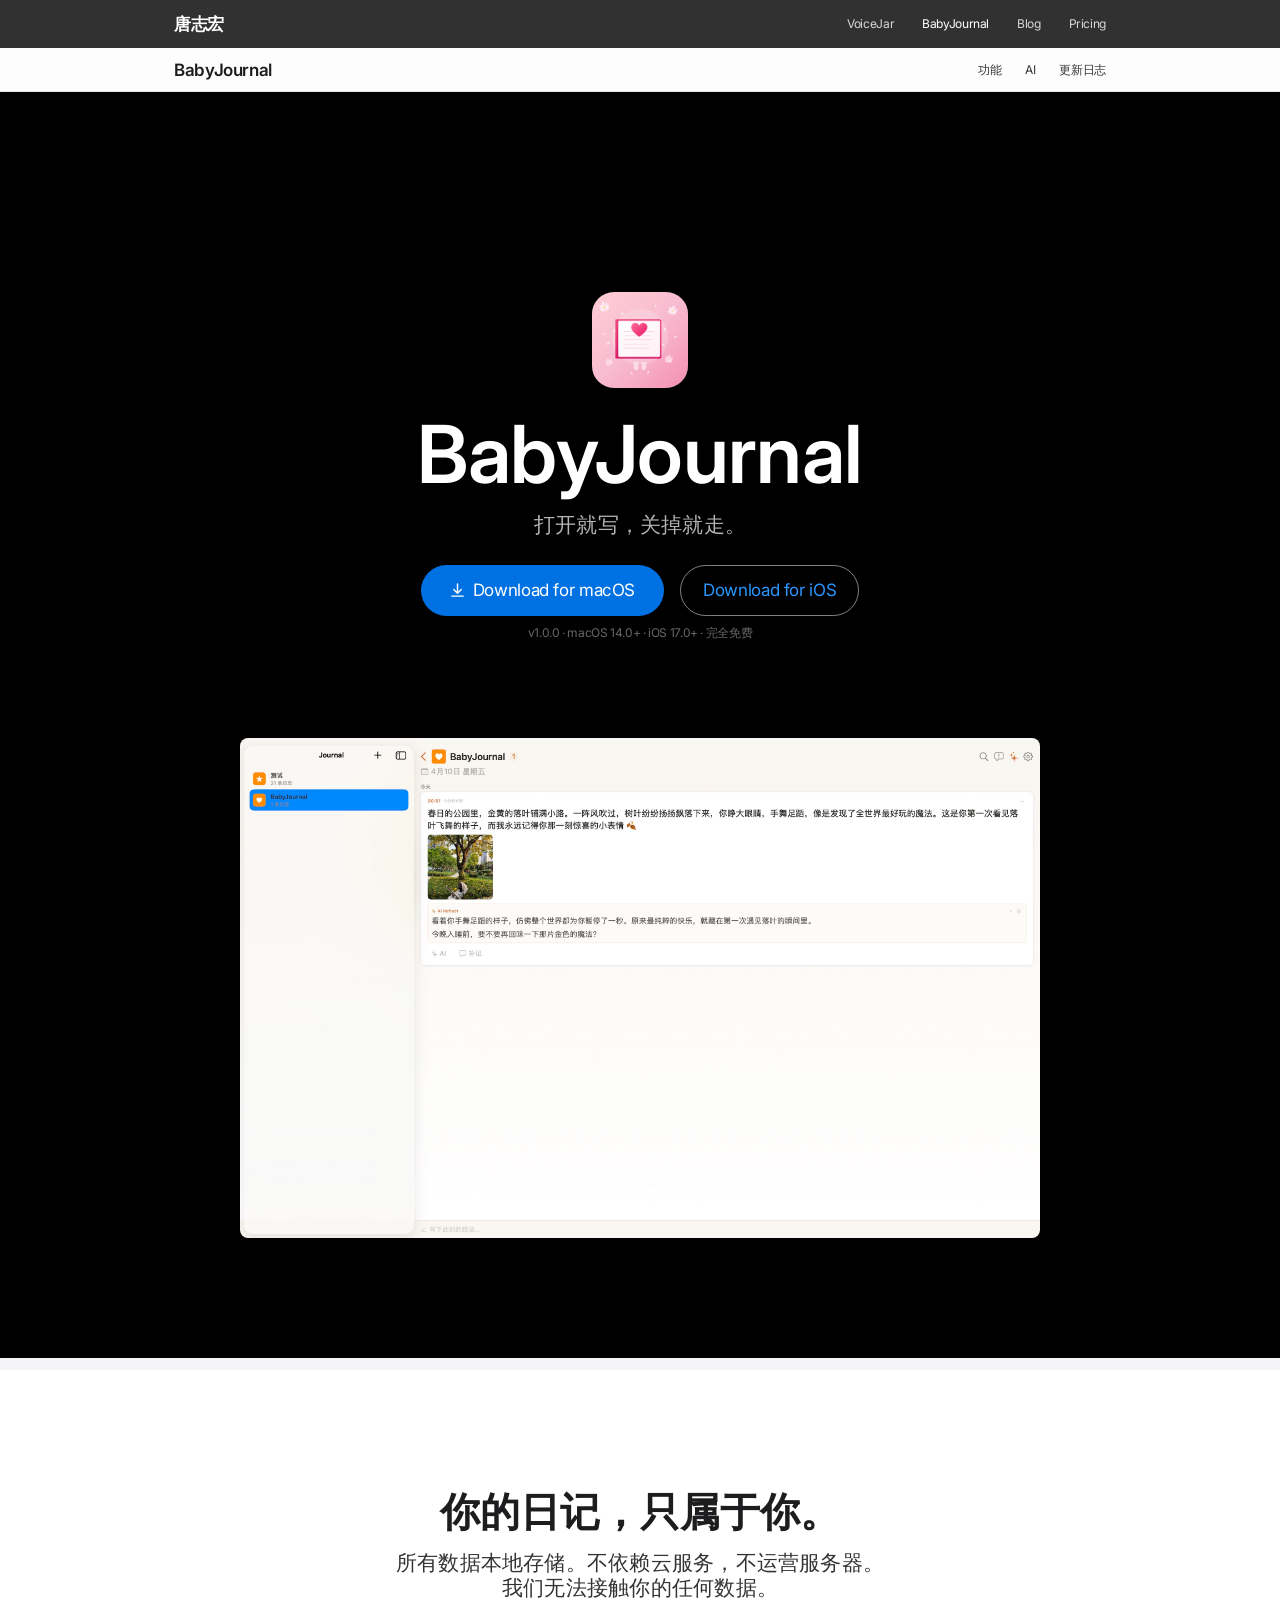
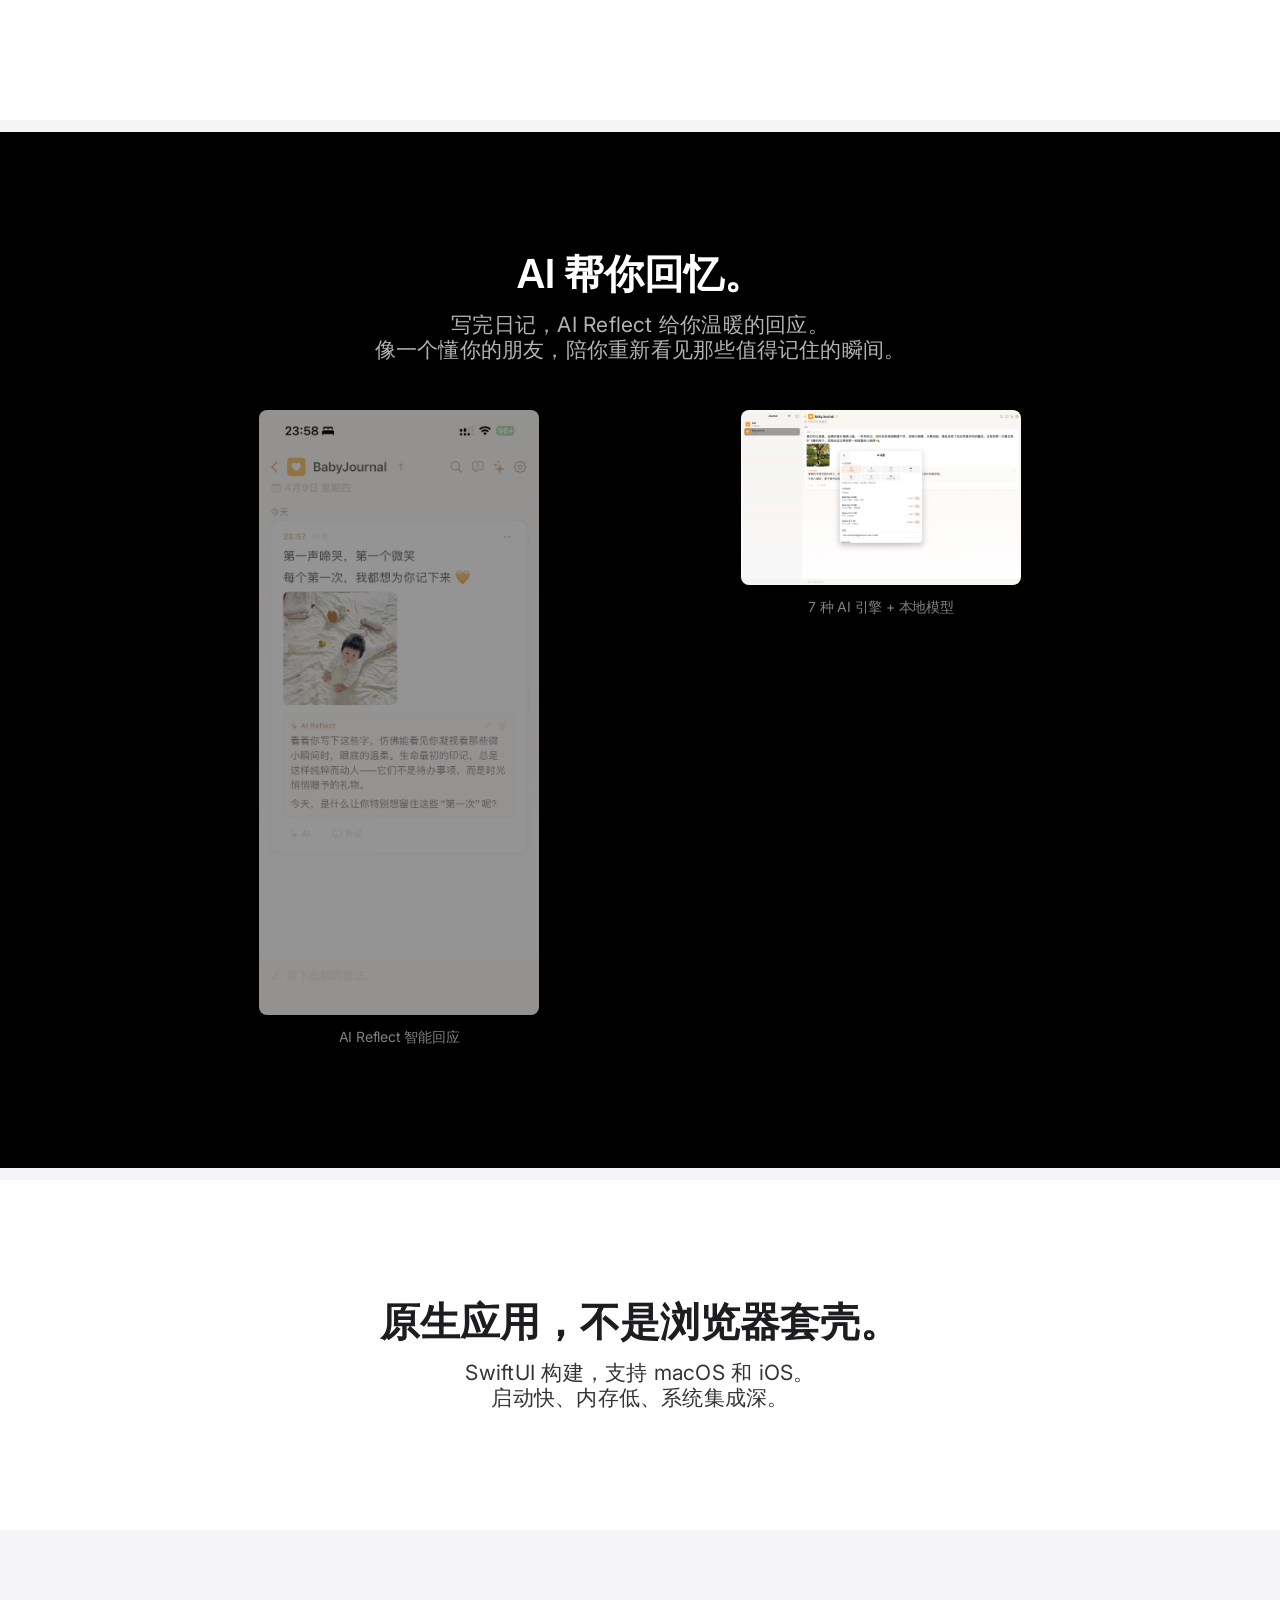
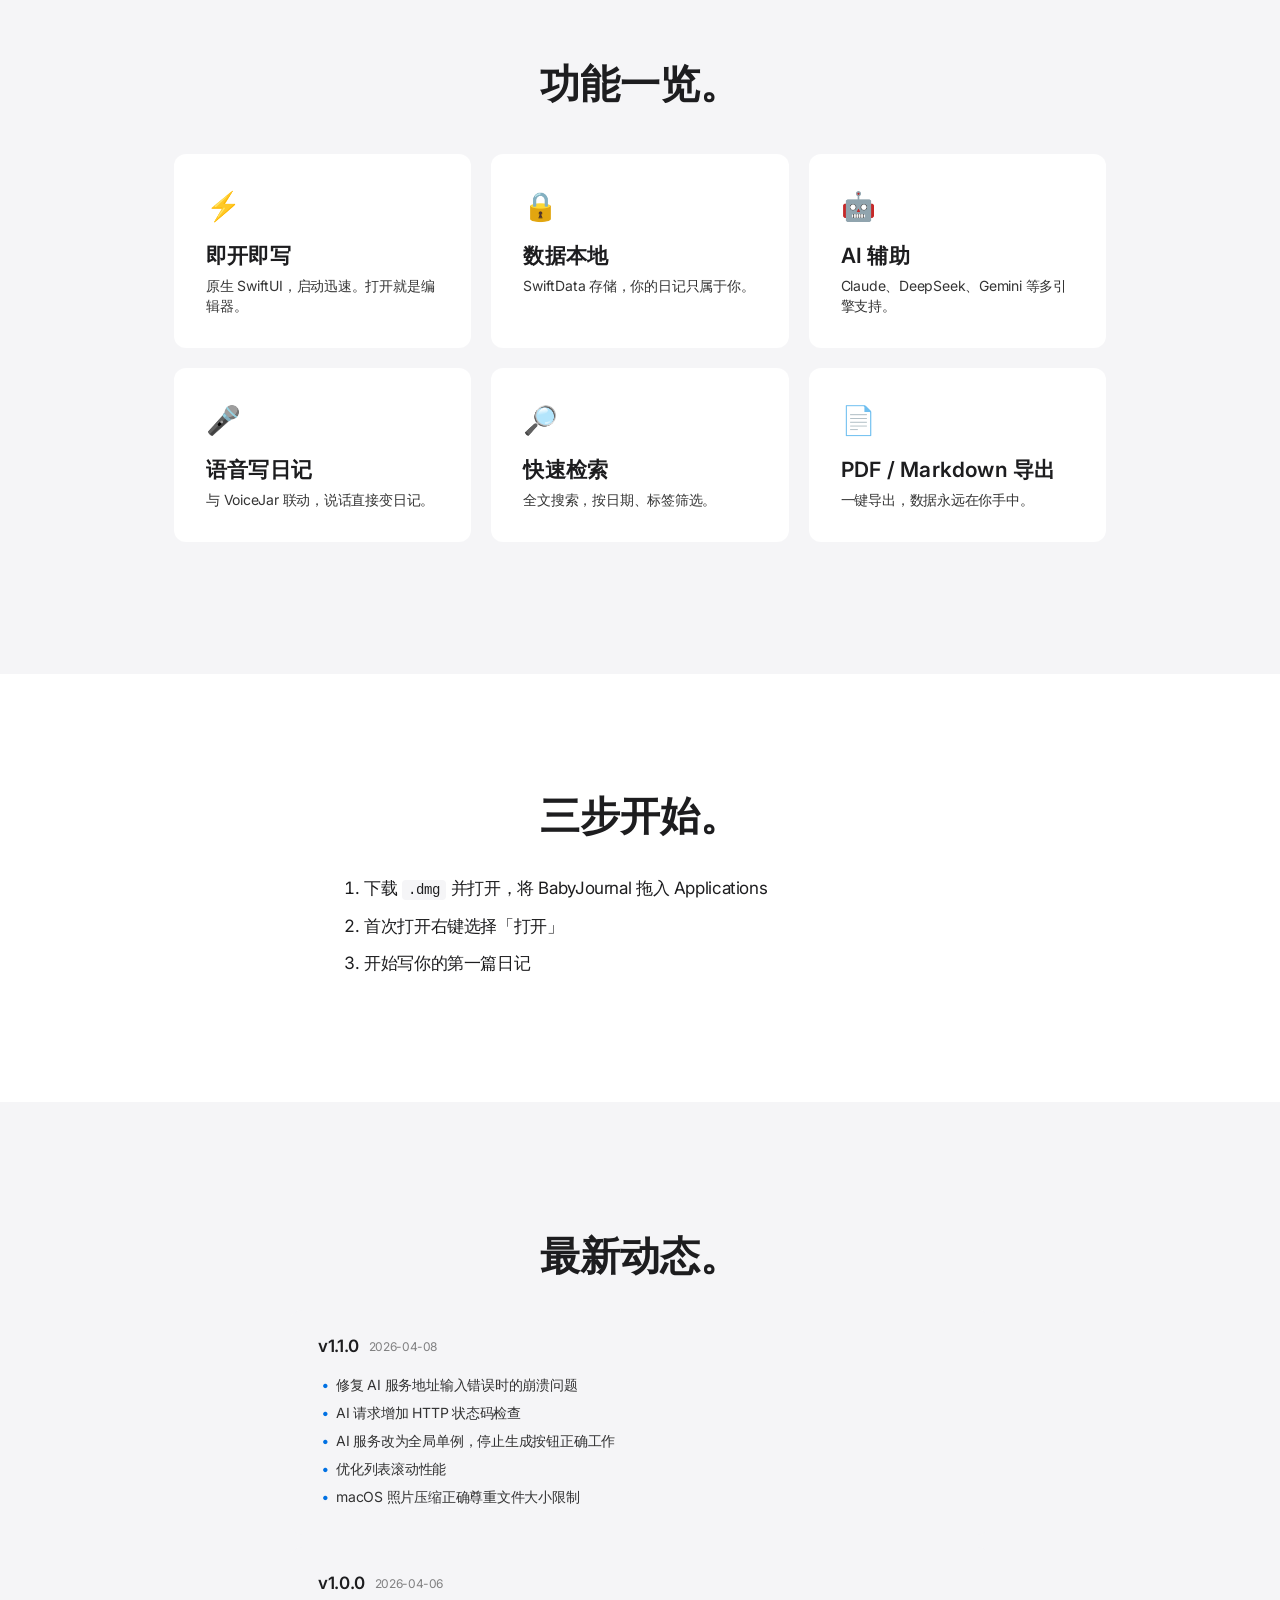
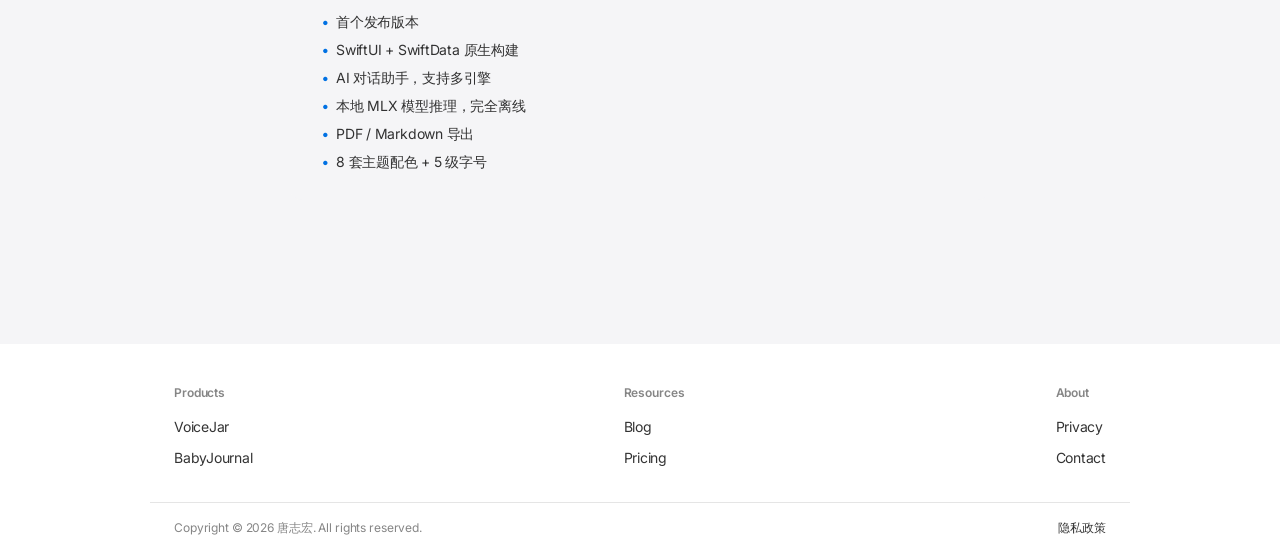
==== commit f0e18664: "Apple风格第三轮优化：产品瓷砖卡片、Hero产品标签、评价引号装饰、底部CTA、博客左边框 - 产品区域改为2列视觉瓷砖网格，含图标+描述+"了解更多 >"链接 - Hero增加产品pill标签（" ====
--- a/babyjournal/index.html
+++ b/babyjournal/index.html
@@ -7,6 +7,8 @@
     <meta name="description" content="BabyJournal 是一款完全免费的轻量日记应用。SwiftUI 原生开发，支持 macOS 和 iOS。数据本地存储，支持语音写日记和多种 AI 辅助写作引擎。">
     <meta name="keywords" content="日记app,日记软件,免费日记,mac日记,iOS日记,本地存储日记,AI写作,语音日记,隐私日记,Day One替代">
     <link rel="icon" href="/favicon.svg" type="image/svg+xml">
+    <link rel="apple-touch-icon" href="/apple-touch-icon.png">
+    <meta name="theme-color" content="#000000">
     <link rel="canonical" href="https://tangzhihong.com/babyjournal/">
     <meta property="og:title" content="BabyJournal — 免费轻量日记 App">
     <meta property="og:description" content="完全免费的轻量日记应用。SwiftUI 原生开发，数据本地存储，支持多种 AI 辅助写作引擎。">
@@ -22,9 +24,11 @@
     <link rel="stylesheet" href="../style.css">
 </head>
 <body>
+    <a href="#main" class="skip-nav">跳到主要内容</a>
 
     <div class="nav"><div class="nav-inner">
         <a href="../" class="nav-logo">唐志宏</a>
+        <button class="nav-toggle" aria-label="Menu"><span></span><span></span><span></span></button>
         <div class="nav-links">
             <a href="../voicejar/">VoiceJar</a>
             <a href="../babyjournal/" class="active">BabyJournal</a>
@@ -33,11 +37,22 @@
         </div>
     </div></div>
 
+    <div class="product-nav"><div class="product-nav-inner">
+        <span class="product-nav-name">BabyJournal</span>
+        <div class="product-nav-links">
+            <a href="#features">功能</a>
+            <a href="#ai">AI</a>
+            <a href="#changelog">更新日志</a>
+        </div>
+    </div></div>
+
+    <main id="main">
+
     <!-- Hero — Dark -->
     <div class="section section-dark">
         <div class="section-inner">
             <div class="hero">
-                <img src="icon-web.png" alt="BabyJournal" class="app-icon-hero">
+                <img src="icon-web.png" alt="BabyJournal" class="app-icon-hero" loading="lazy">
                 <h1 class="headline-hero">BabyJournal</h1>
                 <p class="subtitle">打开就写，关掉就走。</p>
                 <div class="cta-group">
@@ -50,13 +65,13 @@
                 <p class="meta">v1.0.0 · macOS 14.0+ · iOS 17.0+ · 完全免费</p>
             </div>
             <div class="screenshot-showcase">
-                <img src="screenshot-mac.jpg" alt="BabyJournal macOS 编辑界面">
-            </div>
-        </div>
-    </div>
-
-    <!-- Privacy — Light -->
-    <div class="section section-light">
+                <img src="screenshot-mac.jpg" alt="BabyJournal macOS 编辑界面" loading="lazy">
+            </div>
+        </div>
+    </div>
+
+    <!-- Privacy — White -->
+    <div class="section section-white">
         <div class="section-inner">
             <h2 class="headline-section">你的日记，只属于你。</h2>
             <p class="subtitle">所有数据本地存储。不依赖云服务，不运营服务器。<br>我们无法接触你的任何数据。</p>
@@ -64,33 +79,33 @@
     </div>
 
     <!-- AI — Dark -->
-    <div class="section section-dark">
+    <div id="ai" class="section section-dark">
         <div class="section-inner">
             <h2 class="headline-section">AI 帮你回忆。</h2>
             <p class="subtitle">写完日记，AI Reflect 给你温暖的回应。<br>像一个懂你的朋友，陪你重新看见那些值得记住的瞬间。</p>
             <div class="screenshot-grid">
                 <div style="text-align:center">
-                    <img src="screenshot-ios.jpg" alt="BabyJournal iOS AI Reflect">
+                    <img src="screenshot-ios.jpg" alt="BabyJournal iOS AI Reflect" loading="lazy">
                     <p class="screenshot-caption">AI Reflect 智能回应</p>
                 </div>
                 <div style="text-align:center">
-                    <img src="screenshot-ai.jpg" alt="BabyJournal AI 引擎配置">
+                    <img src="screenshot-ai.jpg" alt="BabyJournal AI 引擎配置" loading="lazy">
                     <p class="screenshot-caption">7 种 AI 引擎 + 本地模型</p>
                 </div>
             </div>
         </div>
     </div>
 
-    <!-- Native — Light -->
-    <div class="section section-light">
+    <!-- Native — White -->
+    <div class="section section-white">
         <div class="section-inner">
             <h2 class="headline-section">原生应用，不是浏览器套壳。</h2>
             <p class="subtitle">SwiftUI 构建，支持 macOS 和 iOS。<br>启动快、内存低、系统集成深。</p>
         </div>
     </div>
 
-    <!-- Features — White -->
-    <div class="section section-white">
+    <!-- Features — Light -->
+    <div id="features" class="section section-light">
         <div class="section-inner">
             <h2 class="headline-section">功能一览。</h2>
             <div class="features-grid">
@@ -128,8 +143,8 @@
         </div>
     </div>
 
-    <!-- Getting Started — Light -->
-    <div class="section section-light">
+    <!-- Getting Started — White -->
+    <div class="section section-white">
         <div class="section-inner">
             <h2 class="headline-section">三步开始。</h2>
             <ol class="gs">
@@ -140,8 +155,8 @@
         </div>
     </div>
 
-    <!-- What's New — White -->
-    <div class="section section-white">
+    <!-- Changelog — Light -->
+    <div id="changelog" class="section section-light">
         <div class="section-inner">
             <h2 class="headline-section">最新动态。</h2>
             <div class="changelog">
@@ -170,24 +185,29 @@
         </div>
     </div>
 
+    </main>
+
     <!-- Footer -->
     <div class="footer">
         <div class="footer-inner">
-            <div class="footer-col">
-                <h4>Products</h4>
-                <a href="../voicejar/">VoiceJar</a>
-                <a href="../babyjournal/">BabyJournal</a>
-            </div>
-            <div class="footer-col">
-                <h4>Links</h4>
-                <a href="../blog/">Blog</a>
-                <a href="../pricing/">Pricing</a>
-                <a href="../privacy.html">Privacy</a>
-                <a href="mailto:hi@tangzhihong.com">Contact</a>
-            </div>
-        </div>
-        <p class="footer-copy">&copy; 2026 唐志宏</p>
-    </div>
-
+            <div class="footer-col"><h4>Products</h4><a href="../voicejar/">VoiceJar</a><a href="../babyjournal/">BabyJournal</a></div>
+            <div class="footer-col"><h4>Resources</h4><a href="../blog/">Blog</a><a href="../pricing/">Pricing</a></div>
+            <div class="footer-col"><h4>About</h4><a href="../privacy.html">Privacy</a><a href="mailto:hi@tangzhihong.com">Contact</a></div>
+        </div>
+        <div class="footer-legal">
+            <span>Copyright &copy; 2026 唐志宏. All rights reserved.</span>
+            <div class="footer-legal-links"><a href="../privacy.html">隐私政策</a></div>
+        </div>
+    </div>
+
+    <script>
+    const obs = new IntersectionObserver((entries) => {
+        entries.forEach(e => { if (e.isIntersecting) { e.target.classList.add('visible'); obs.unobserve(e.target) } })
+    }, { threshold: 0.15 });
+    document.querySelectorAll('.fade-in').forEach(el => obs.observe(el));
+    const toggle = document.querySelector('.nav-toggle');
+    const links = document.querySelector('.nav-links');
+    if (toggle) toggle.addEventListener('click', () => { toggle.classList.toggle('open'); links.classList.toggle('open') });
+    </script>
 </body>
 </html>
--- a/style.css
+++ b/style.css
@@ -39,13 +39,31 @@
     line-height: 1.47;
     letter-spacing: -0.374px;
     color: var(--text-primary);
-    background: var(--white);
+    background: var(--gray-bg);
     -webkit-font-smoothing: antialiased;
     -moz-osx-font-smoothing: grayscale;
 }
 
 a { color: inherit; text-decoration: none }
 img { max-width: 100%; height: auto; display: block }
+
+/* ===== Skip Navigation (Accessibility) ===== */
+
+.skip-nav {
+    position: absolute;
+    top: -100%;
+    left: 16px;
+    z-index: 200;
+    background: var(--accent);
+    color: var(--white);
+    padding: 8px 16px;
+    border-radius: 0 0 8px 8px;
+    font-size: 14px;
+    font-weight: 600;
+    transition: top .2s;
+}
+
+.skip-nav:focus { top: 0 }
 
 /* ===== Navigation — Glass Effect ===== */
 
@@ -89,12 +107,16 @@
 .nav-links a:hover { color: var(--white) }
 .nav-links a.active { color: var(--white) }
 
-/* ===== Sections — Cinematic Rhythm ===== */
+/* ===== Sections — Content-Driven Layout ===== */
 
 .section {
     padding: var(--section-padding);
     text-align: center;
 }
+
+.section + .section { margin-top: 12px }
+.nav + .section { margin-top: 0 }
+.product-nav + .section { margin-top: 0 }
 
 .section-dark {
     background: var(--black);
@@ -121,10 +143,10 @@
 
 .headline-hero {
     font-family: var(--font-display);
-    font-size: 56px;
-    font-weight: 600;
-    line-height: 1.07;
-    letter-spacing: -0.28px;
+    font-size: 80px;
+    font-weight: 600;
+    line-height: 1.05;
+    letter-spacing: -0.4px;
 }
 
 .headline-section {
@@ -232,10 +254,10 @@
     font-weight: 400;
     color: var(--white);
     background: var(--accent);
-    padding: 8px 22px;
-    border-radius: 8px;
+    padding: 12px 28px;
+    border-radius: 980px;
     border: 1px solid transparent;
-    transition: background .2s;
+    transition: background .3s;
     cursor: pointer;
 }
 
@@ -360,6 +382,12 @@
     padding: 32px;
     background: var(--white);
     border-radius: 12px;
+    transition: transform .3s, box-shadow .3s;
+}
+
+.feature-item:hover {
+    transform: translateY(-4px);
+    box-shadow: 0 8px 24px rgba(0, 0, 0, 0.12);
 }
 
 .section-dark .feature-item {
@@ -612,6 +640,95 @@
     flex-shrink: 0;
 }
 
+/* ===== Product Tiles (Homepage Grid) ===== */
+
+.product-tiles {
+    display: grid;
+    grid-template-columns: 1fr 1fr;
+    gap: 12px;
+    margin-top: 48px;
+}
+
+.product-tile {
+    display: flex;
+    flex-direction: column;
+    align-items: center;
+    text-align: center;
+    padding: 56px 40px 48px;
+    background: var(--gray-bg);
+    border-radius: 12px;
+    transition: box-shadow .3s;
+    text-decoration: none;
+    color: var(--text-primary);
+}
+
+.product-tile:hover { box-shadow: var(--card-shadow) }
+
+.product-tile-icon {
+    font-size: 56px;
+    margin-bottom: 20px;
+}
+
+.product-tile-appicon {
+    width: 72px;
+    height: 72px;
+    border-radius: 16px;
+    margin-bottom: 20px;
+}
+
+.product-tile h3 {
+    font-family: var(--font-display);
+    font-size: 28px;
+    font-weight: 600;
+    line-height: 1.14;
+    letter-spacing: 0.196px;
+    margin-bottom: 8px;
+}
+
+.product-tile p {
+    font-size: 14px;
+    color: var(--text-secondary);
+    line-height: 1.43;
+    letter-spacing: -0.224px;
+    max-width: 300px;
+    margin-bottom: 20px;
+}
+
+.tile-link {
+    font-size: 17px;
+    color: var(--link-light);
+    margin-top: auto;
+}
+
+.product-tile:hover .tile-link { text-decoration: underline }
+
+/* ===== Hero Product Tags ===== */
+
+.hero-products {
+    display: flex;
+    justify-content: center;
+    gap: 12px;
+    margin-top: 28px;
+}
+
+.hero-product-tag {
+    display: inline-flex;
+    align-items: center;
+    gap: 6px;
+    padding: 8px 20px;
+    border-radius: 980px;
+    border: 1px solid rgba(255, 255, 255, 0.25);
+    font-size: 14px;
+    color: rgba(255, 255, 255, 0.8);
+    transition: all .2s;
+}
+
+.hero-product-tag:hover {
+    background: rgba(255, 255, 255, 0.1);
+    border-color: rgba(255, 255, 255, 0.4);
+    color: var(--white);
+}
+
 /* ===== Testimonials ===== */
 
 .testimonials { display: grid; grid-template-columns: 1fr 1fr 1fr; gap: 20px; margin-top: 48px }
@@ -624,6 +741,14 @@
 
 .section-light .testimonial-item { background: var(--white) }
 .section-dark .testimonial-item { background: #272729 }
+
+.testimonial-quote {
+    font-family: Georgia, 'Times New Roman', serif;
+    font-size: 48px;
+    line-height: 1;
+    color: var(--accent);
+    margin-bottom: 4px;
+}
 
 .testimonial-text {
     font-size: 17px;
@@ -655,6 +780,7 @@
     text-decoration: none;
     color: var(--text-primary);
     text-align: left;
+    border-left: 3px solid var(--accent);
 }
 
 .blog-item:hover { box-shadow: var(--card-shadow) }
@@ -819,11 +945,55 @@
 
 .section-dark .faq-item p { color: rgba(255, 255, 255, 0.6) }
 
+/* ===== Product Sub-Nav ===== */
+
+.product-nav {
+    position: sticky;
+    top: 48px;
+    z-index: 99;
+    background: rgba(255, 255, 255, 0.8);
+    backdrop-filter: saturate(180%) blur(20px);
+    -webkit-backdrop-filter: saturate(180%) blur(20px);
+    border-bottom: 1px solid rgba(0, 0, 0, 0.1);
+    height: 44px;
+}
+
+.product-nav-inner {
+    max-width: var(--max-width);
+    margin: 0 auto;
+    padding: 0 24px;
+    height: 44px;
+    display: flex;
+    align-items: center;
+    justify-content: space-between;
+}
+
+.product-nav-name {
+    font-family: var(--font-display);
+    font-size: 17px;
+    font-weight: 600;
+    color: var(--text-primary);
+}
+
+.product-nav-links {
+    display: flex;
+    gap: 24px;
+}
+
+.product-nav-links a {
+    font-size: 12px;
+    color: var(--text-secondary);
+    transition: color .2s;
+}
+
+.product-nav-links a:hover { color: var(--accent) }
+
 /* ===== Footer ===== */
 
 .footer {
-    background: var(--gray-bg);
-    padding: 40px 0 56px;
+    background: var(--white);
+    margin-top: 12px;
+    padding: 40px 0 0;
 }
 
 .footer-inner {
@@ -854,13 +1024,29 @@
 
 .footer-col a:hover { color: var(--accent) }
 
-.footer-copy {
+.footer-legal {
     max-width: var(--max-width);
     margin: 28px auto 0;
-    padding: 0 24px;
+    padding: 16px 24px;
+    border-top: 1px solid rgba(0, 0, 0, 0.1);
+    display: flex;
+    justify-content: space-between;
+    align-items: center;
     font-size: 12px;
     color: var(--text-tertiary);
     letter-spacing: -0.12px;
+}
+
+.footer-legal a {
+    color: var(--text-secondary);
+    transition: color .2s;
+}
+
+.footer-legal a:hover { color: var(--accent) }
+
+.footer-legal-links {
+    display: flex;
+    gap: 16px;
 }
 
 /* ===== VoiceJar Preview Mockup ===== */
@@ -964,12 +1150,141 @@
     color: var(--text-secondary);
 }
 
+/* ===== Scroll Fade-in Animation ===== */
+
+@keyframes fade-in-up {
+    from {
+        opacity: 0;
+        transform: translateY(30px);
+    }
+    to {
+        opacity: 1;
+        transform: translateY(0);
+    }
+}
+
+.fade-in {
+    opacity: 0;
+    transform: translateY(30px);
+}
+
+.fade-in.visible {
+    animation: fade-in-up .8s ease-out forwards;
+}
+
+.fade-in.visible:nth-child(2) { animation-delay: .1s }
+.fade-in.visible:nth-child(3) { animation-delay: .2s }
+
+/* ===== Section Icon (selling point accent) ===== */
+
+.section-icon {
+    font-size: 48px;
+    margin-bottom: 20px;
+    display: block;
+}
+
+/* ===== Hamburger Menu ===== */
+
+.nav-toggle {
+    display: none;
+    background: none;
+    border: none;
+    cursor: pointer;
+    padding: 8px;
+}
+
+.nav-toggle span {
+    display: block;
+    width: 18px;
+    height: 1.5px;
+    background: var(--white);
+    margin: 4px 0;
+    transition: transform .3s, opacity .3s;
+}
+
+.nav-toggle.open span:nth-child(1) {
+    transform: translateY(5.5px) rotate(45deg);
+}
+
+.nav-toggle.open span:nth-child(2) {
+    opacity: 0;
+}
+
+.nav-toggle.open span:nth-child(3) {
+    transform: translateY(-5.5px) rotate(-45deg);
+}
+
+/* ===== Reduced Motion (Accessibility) ===== */
+
+@media (prefers-reduced-motion: reduce) {
+    .fade-in { opacity: 1; transform: none; }
+    .fade-in.visible { animation: none; }
+    .vj-bubble { animation: none; opacity: 1; }
+    .vj-dot { animation: none; }
+    html { scroll-behavior: auto; }
+}
+
+/* ===== Dark Mode ===== */
+
+@media (prefers-color-scheme: dark) {
+    :root {
+        --text-primary: #f5f5f7;
+        --text-secondary: rgba(255, 255, 255, 0.8);
+        --text-tertiary: rgba(255, 255, 255, 0.48);
+        --gray-bg: #1d1d1f;
+        --card-shadow: rgba(0, 0, 0, 0.5) 3px 5px 30px 0px;
+    }
+
+    body { background: #000; }
+
+    .section-white { background: #1d1d1f; color: #f5f5f7; }
+    .section-light { background: #161617; color: #f5f5f7; }
+
+    .feature-item { background: #2d2d2f; }
+    .feature-item:hover { box-shadow: 0 8px 24px rgba(0, 0, 0, 0.4); }
+
+    .value-card { background: #2d2d2f; }
+    .product-card { background: #2d2d2f; color: #f5f5f7; }
+    .product-icon { background: #3a3a3c; }
+    .product-tile { background: #2d2d2f; color: #f5f5f7; }
+    .product-tile p { color: rgba(255, 255, 255, 0.6); }
+    .tile-link { color: var(--link-dark); }
+    .testimonial-item { background: #2d2d2f; }
+    .blog-item { background: #2d2d2f; color: #f5f5f7; }
+    .cl-entry { background: #2d2d2f; }
+    .pc { background: #2d2d2f; color: #f5f5f7; }
+    code { background: #2d2d2f; }
+
+    .product-nav {
+        background: rgba(29, 29, 31, 0.8);
+        border-bottom-color: rgba(255, 255, 255, 0.1);
+    }
+    .product-nav-name { color: #f5f5f7; }
+    .product-nav-links a { color: rgba(255, 255, 255, 0.7); }
+
+    .footer { background: #1d1d1f; }
+    .footer-legal { border-top-color: rgba(255, 255, 255, 0.1); }
+    .footer-legal a { color: rgba(255, 255, 255, 0.6); }
+
+    .container-prose p { color: rgba(255, 255, 255, 0.8); }
+    .post-body p { color: rgba(255, 255, 255, 0.8); }
+    .post-body a { color: var(--link-dark); }
+
+    .step-row { border-bottom-color: rgba(255, 255, 255, 0.1); }
+    .step-text p { color: rgba(255, 255, 255, 0.6); }
+    .faq-item { border-color: rgba(255, 255, 255, 0.1); }
+    .faq-item:first-child { border-top-color: rgba(255, 255, 255, 0.1); }
+    .faq-item p { color: rgba(255, 255, 255, 0.6); }
+
+    .link-more { color: var(--link-dark); }
+}
+
 /* ===== Responsive ===== */
 
 @media (max-width: 768px) {
     :root { --section-padding: 80px 0 }
 
-    .headline-hero { font-size: 32px }
+    .headline-hero { font-size: 40px }
     .headline-section { font-size: 28px }
     .headline-tile { font-size: 21px }
     .subtitle { font-size: 17px }
@@ -982,17 +1297,52 @@
 
     .product-card { flex-direction: column; text-align: center }
     .product-body { text-align: center }
+    .product-tiles { grid-template-columns: 1fr }
+    .product-tile { padding: 40px 24px 36px }
+    .product-tile-icon { font-size: 44px }
+    .hero-products { flex-direction: column; align-items: center; gap: 8px }
 
     .footer-inner { flex-direction: column; gap: 24px }
 
     .hero { padding: 60px 0 32px }
     .app-icon-hero { width: 72px; height: 72px; border-radius: 16px }
 
-    .nav-links { gap: 16px }
-    .nav-links a { font-size: 11px }
+    /* Hamburger nav */
+    .nav-toggle { display: block }
+
+    .nav-links {
+        display: none;
+        position: absolute;
+        top: 48px;
+        left: 0;
+        right: 0;
+        background: rgba(0, 0, 0, 0.95);
+        backdrop-filter: saturate(180%) blur(20px);
+        -webkit-backdrop-filter: saturate(180%) blur(20px);
+        flex-direction: column;
+        padding: 16px 24px;
+        gap: 0;
+    }
+
+    .nav-links.open { display: flex }
+
+    .nav-links a {
+        font-size: 14px;
+        padding: 12px 0;
+        border-bottom: 1px solid rgba(255, 255, 255, 0.1);
+    }
+
+    .nav-links a:last-child { border-bottom: none }
+
+    /* Product sub-nav mobile */
+    .product-nav-name { font-size: 14px }
+    .product-nav-links { gap: 16px }
+    .product-nav-links a { font-size: 11px }
+
+    .footer-legal { flex-direction: column; gap: 8px; text-align: center }
 }
 
 @media (min-width: 769px) and (max-width: 1024px) {
     .features-grid { grid-template-columns: 1fr 1fr }
-    .headline-hero { font-size: 48px }
-}
+    .headline-hero { font-size: 56px }
+}
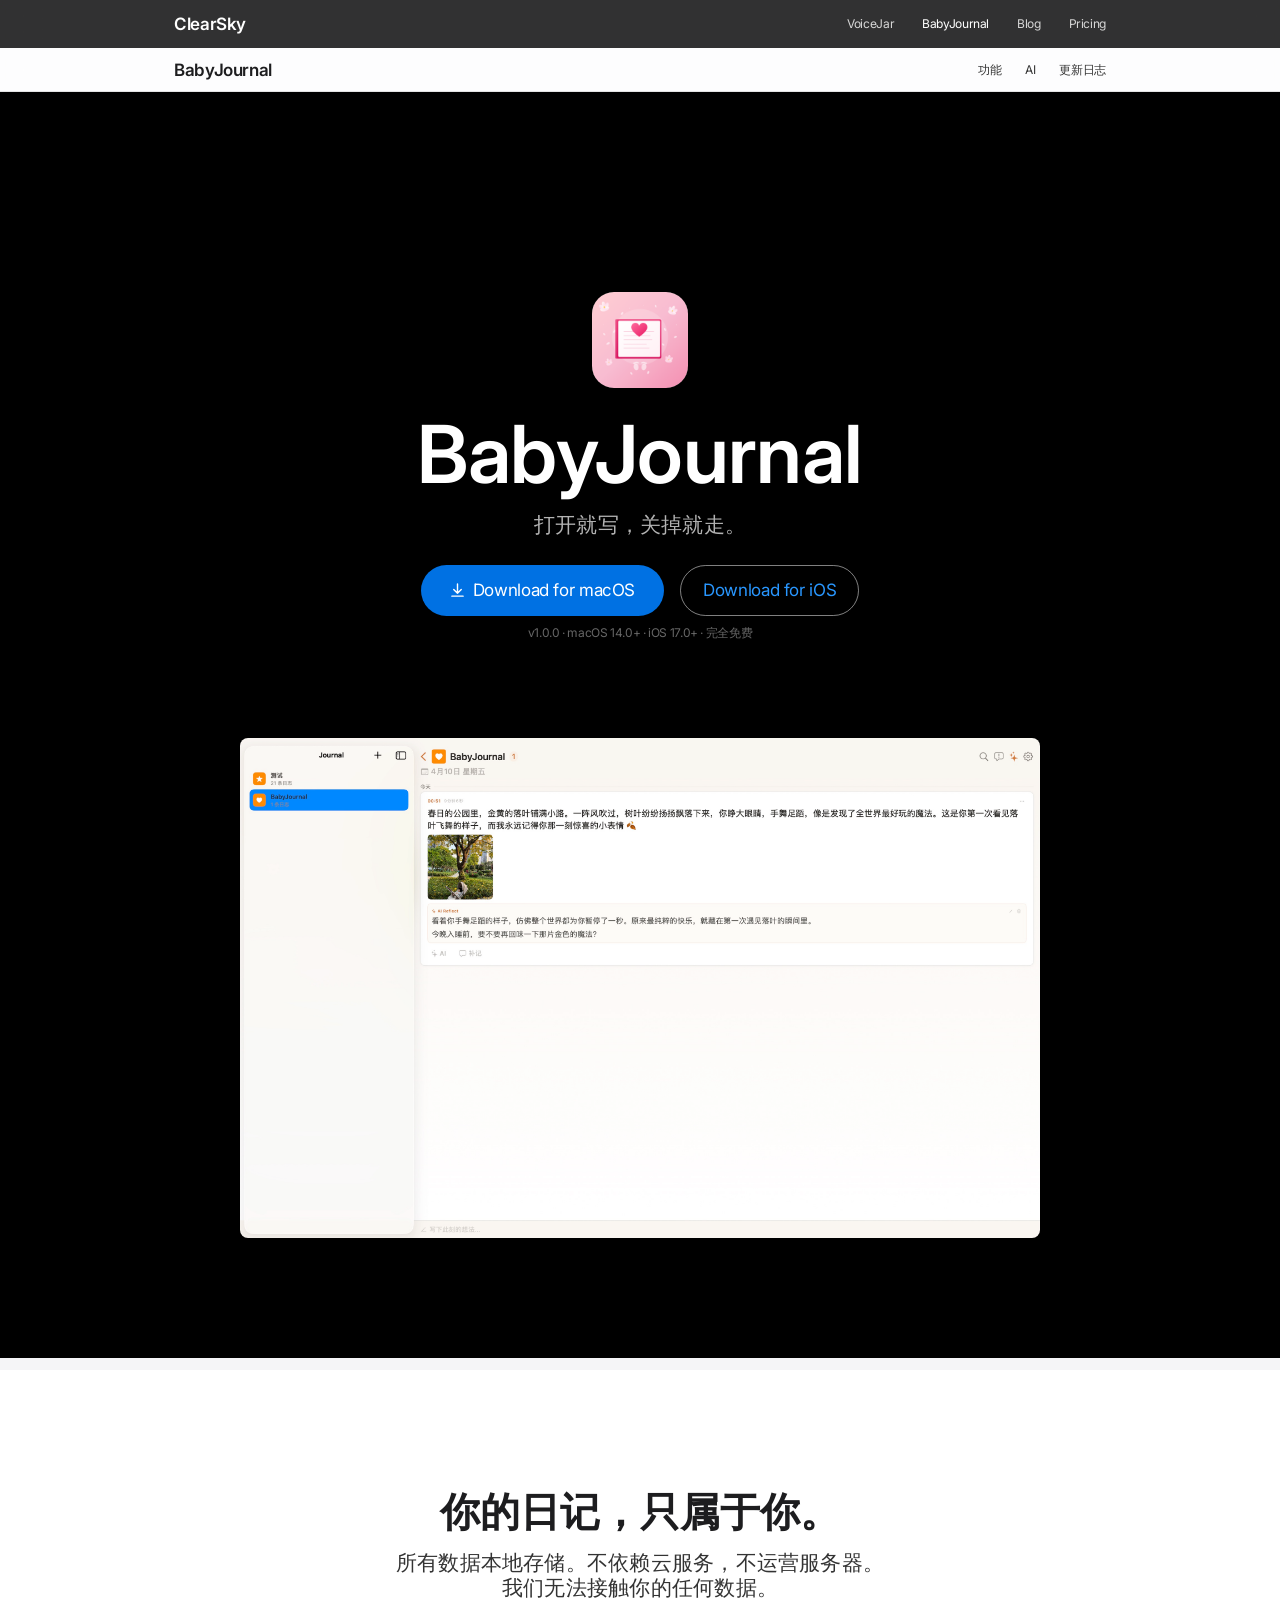
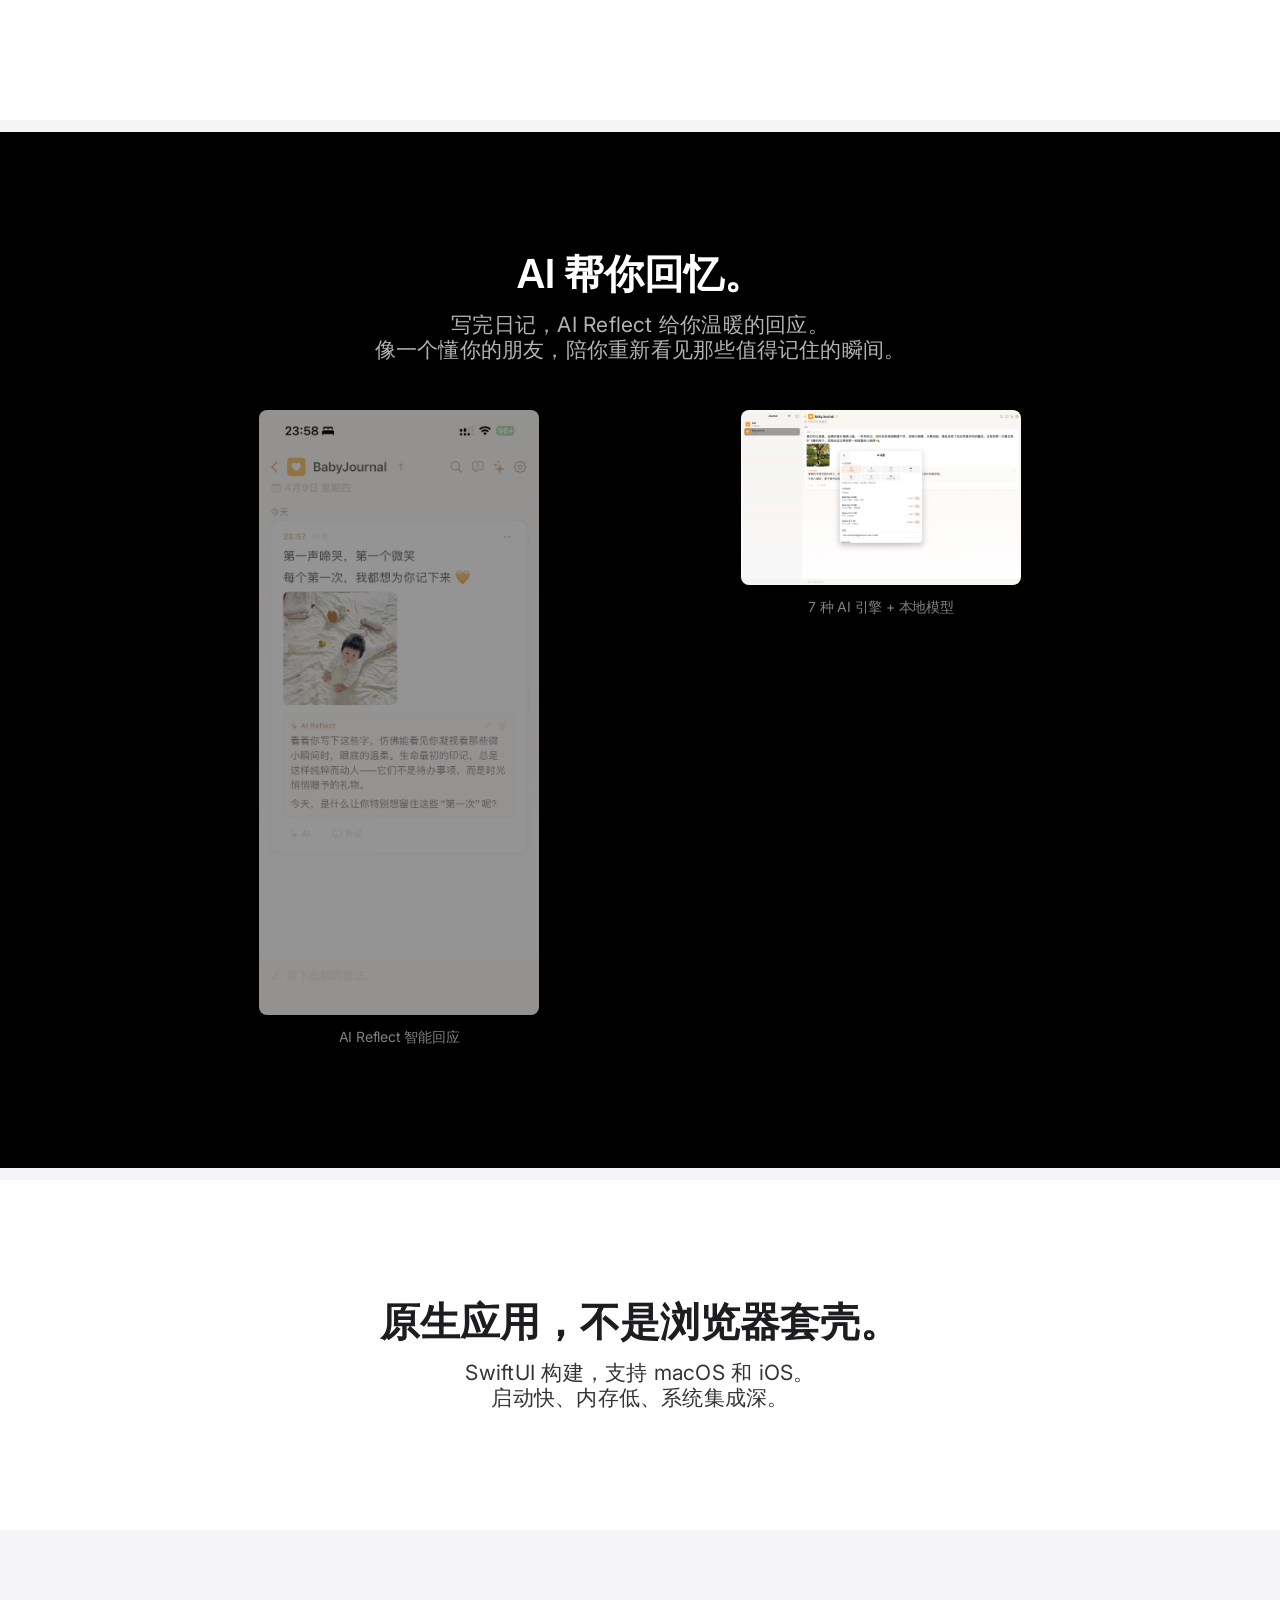
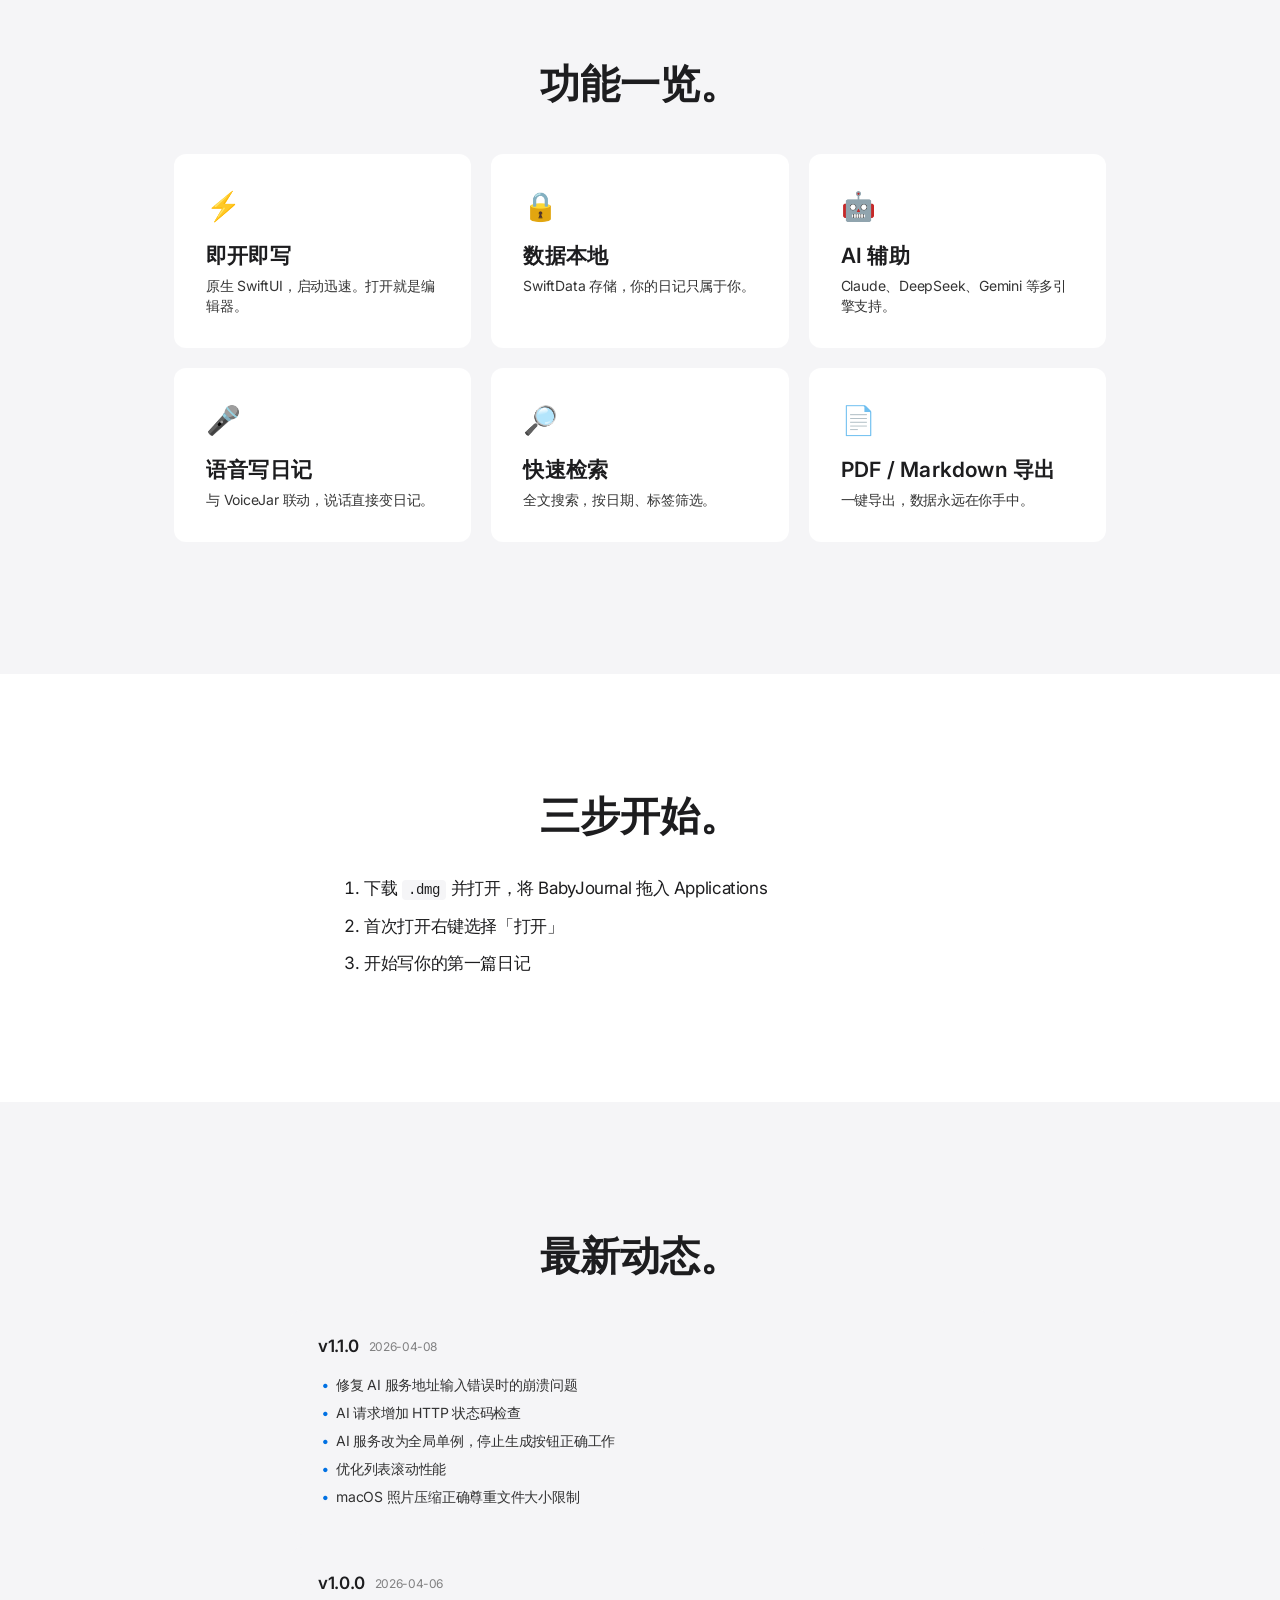
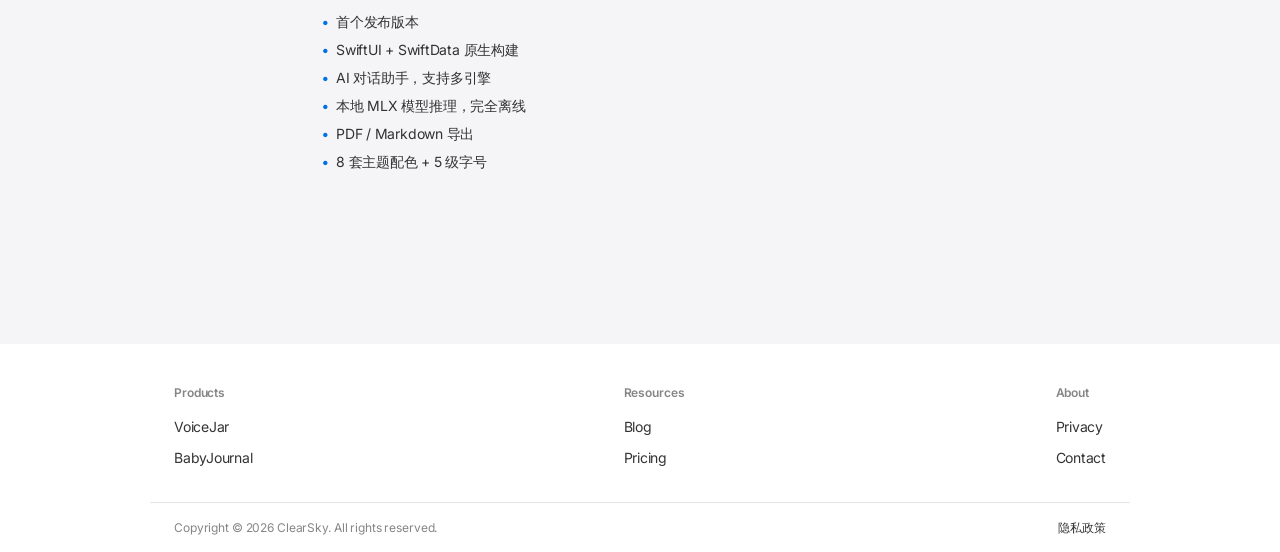
==== commit d2d48a63: "全站品牌名改为 ClearSky，移除所有年龄信息 - 全站 8 个 HTML 文件中"唐志宏"替换为"ClearSky" - 移除所有"40 岁"相关信息（隐私保护） - 博客文章签名、隐私政策、版" ====
--- a/babyjournal/index.html
+++ b/babyjournal/index.html
@@ -15,7 +15,7 @@
     <meta property="og:type" content="website">
     <meta property="og:url" content="https://tangzhihong.com/babyjournal/">
     <meta property="og:image" content="https://tangzhihong.com/og-image.svg">
-    <meta property="og:site_name" content="唐志宏">
+    <meta property="og:site_name" content="ClearSky">
     <meta property="og:locale" content="zh_CN">
     <meta name="twitter:card" content="summary_large_image">
     <meta name="twitter:title" content="BabyJournal — 免费轻量日记 App">
@@ -27,7 +27,7 @@
     <a href="#main" class="skip-nav">跳到主要内容</a>
 
     <div class="nav"><div class="nav-inner">
-        <a href="../" class="nav-logo">唐志宏</a>
+        <a href="../" class="nav-logo">ClearSky</a>
         <button class="nav-toggle" aria-label="Menu"><span></span><span></span><span></span></button>
         <div class="nav-links">
             <a href="../voicejar/">VoiceJar</a>
@@ -195,7 +195,7 @@
             <div class="footer-col"><h4>About</h4><a href="../privacy.html">Privacy</a><a href="mailto:hi@tangzhihong.com">Contact</a></div>
         </div>
         <div class="footer-legal">
-            <span>Copyright &copy; 2026 唐志宏. All rights reserved.</span>
+            <span>Copyright &copy; 2026 ClearSky. All rights reserved.</span>
             <div class="footer-legal-links"><a href="../privacy.html">隐私政策</a></div>
         </div>
     </div>
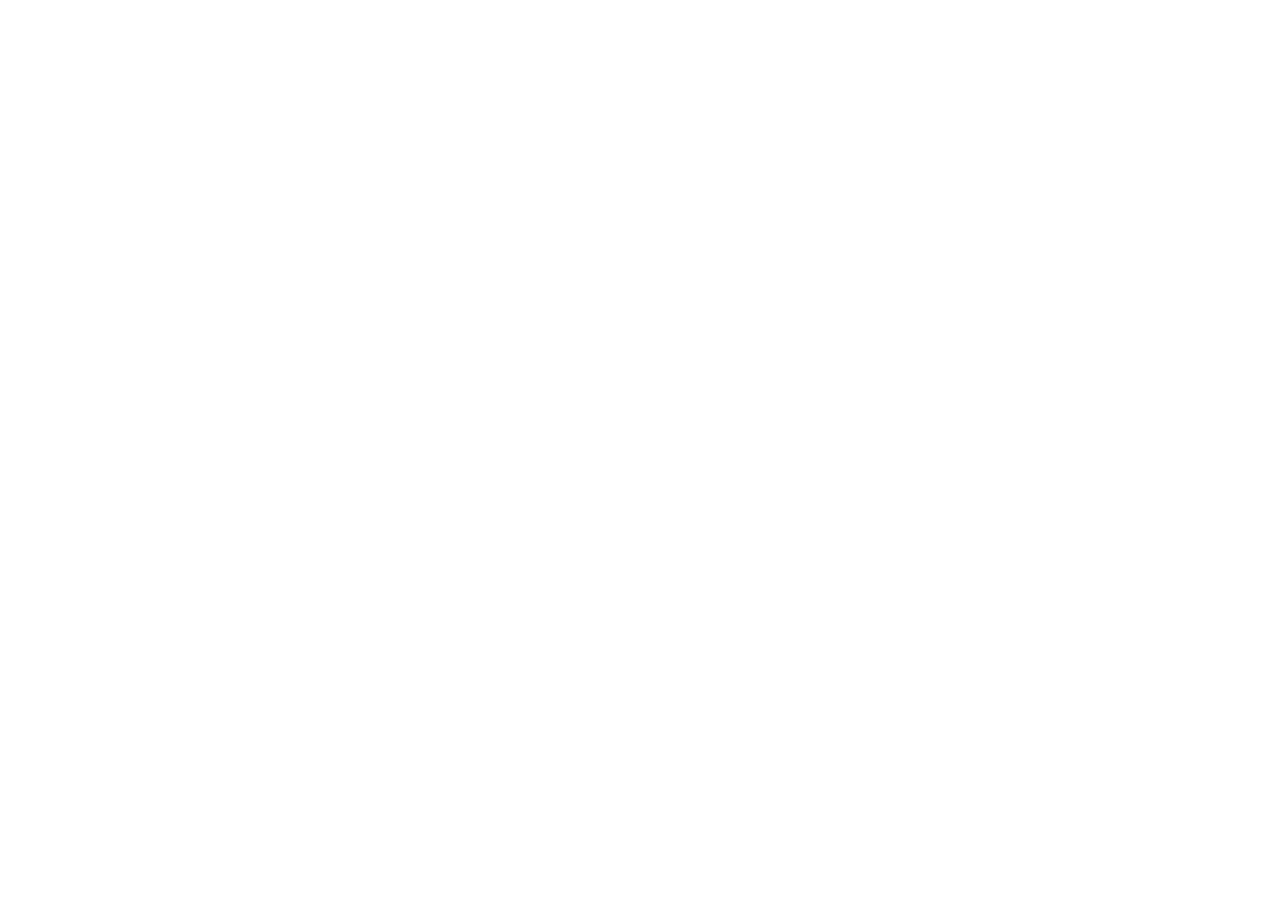
==== commit b4b5331a: "Brand upgrade: BabyJournal → JotBee across all pages - Nav, footer, hero, product tiles now link to " ====
--- a/babyjournal/index.html
+++ b/babyjournal/index.html
@@ -3,211 +3,13 @@
 <head>
     <meta charset="UTF-8">
     <meta name="viewport" content="width=device-width, initial-scale=1.0">
-    <title>BabyJournal — 免费轻量日记 App | macOS + iOS 原生，数据本地存储</title>
-    <meta name="description" content="BabyJournal 是一款完全免费的轻量日记应用。SwiftUI 原生开发，支持 macOS 和 iOS。数据本地存储，支持语音写日记和多种 AI 辅助写作引擎。">
-    <meta name="keywords" content="日记app,日记软件,免费日记,mac日记,iOS日记,本地存储日记,AI写作,语音日记,隐私日记,Day One替代">
+    <title>BabyJournal is now JotBee</title>
+    <meta name="description" content="BabyJournal 已升级为 JotBee。随手记录，酿造生活。">
+    <link rel="canonical" href="https://jotbee.app/">
+    <meta http-equiv="refresh" content="0; url=https://jotbee.app/">
     <link rel="icon" href="/favicon.svg" type="image/svg+xml">
-    <link rel="apple-touch-icon" href="/apple-touch-icon.png">
-    <meta name="theme-color" content="#000000">
-    <link rel="canonical" href="https://tangzhihong.com/babyjournal/">
-    <meta property="og:title" content="BabyJournal — 免费轻量日记 App">
-    <meta property="og:description" content="完全免费的轻量日记应用。SwiftUI 原生开发，数据本地存储，支持多种 AI 辅助写作引擎。">
-    <meta property="og:type" content="website">
-    <meta property="og:url" content="https://tangzhihong.com/babyjournal/">
-    <meta property="og:image" content="https://tangzhihong.com/og-image.svg">
-    <meta property="og:site_name" content="ClearSky">
-    <meta property="og:locale" content="zh_CN">
-    <meta name="twitter:card" content="summary_large_image">
-    <meta name="twitter:title" content="BabyJournal — 免费轻量日记 App">
-    <meta name="twitter:description" content="即开即写，数据本地存储。macOS + iOS 原生日记应用，完全免费。">
-    <meta name="twitter:image" content="https://tangzhihong.com/og-image.svg">
-    <link rel="stylesheet" href="../style.css">
 </head>
 <body>
-    <a href="#main" class="skip-nav">跳到主要内容</a>
-
-    <div class="nav"><div class="nav-inner">
-        <a href="../" class="nav-logo">ClearSky</a>
-        <button class="nav-toggle" aria-label="Menu"><span></span><span></span><span></span></button>
-        <div class="nav-links">
-            <a href="../voicejar/">VoiceJar</a>
-            <a href="../babyjournal/" class="active">BabyJournal</a>
-            <a href="../blog/">Blog</a>
-            <a href="../pricing/">Pricing</a>
-        </div>
-    </div></div>
-
-    <div class="product-nav"><div class="product-nav-inner">
-        <span class="product-nav-name">BabyJournal</span>
-        <div class="product-nav-links">
-            <a href="#features">功能</a>
-            <a href="#ai">AI</a>
-            <a href="#changelog">更新日志</a>
-        </div>
-    </div></div>
-
-    <main id="main">
-
-    <!-- Hero — Dark -->
-    <div class="section section-dark">
-        <div class="section-inner">
-            <div class="hero">
-                <img src="icon-web.png" alt="BabyJournal" class="app-icon-hero" loading="lazy">
-                <h1 class="headline-hero">BabyJournal</h1>
-                <p class="subtitle">打开就写，关掉就走。</p>
-                <div class="cta-group">
-                    <a href="./BabyJournal.dmg" class="btn-primary">
-                        <svg viewBox="0 0 16 16" fill="none" width="15" height="15"><path d="M8 1v10M4 7l4 4 4-4M2 14h12" stroke="currentColor" stroke-width="1.5" stroke-linecap="round" stroke-linejoin="round"/></svg>
-                        Download for macOS
-                    </a>
-                    <a href="./BabyJournal.ipa" class="btn-pill">Download for iOS</a>
-                </div>
-                <p class="meta">v1.0.0 · macOS 14.0+ · iOS 17.0+ · 完全免费</p>
-            </div>
-            <div class="screenshot-showcase">
-                <img src="screenshot-mac.jpg" alt="BabyJournal macOS 编辑界面" loading="lazy">
-            </div>
-        </div>
-    </div>
-
-    <!-- Privacy — White -->
-    <div class="section section-white">
-        <div class="section-inner">
-            <h2 class="headline-section">你的日记，只属于你。</h2>
-            <p class="subtitle">所有数据本地存储。不依赖云服务，不运营服务器。<br>我们无法接触你的任何数据。</p>
-        </div>
-    </div>
-
-    <!-- AI — Dark -->
-    <div id="ai" class="section section-dark">
-        <div class="section-inner">
-            <h2 class="headline-section">AI 帮你回忆。</h2>
-            <p class="subtitle">写完日记，AI Reflect 给你温暖的回应。<br>像一个懂你的朋友，陪你重新看见那些值得记住的瞬间。</p>
-            <div class="screenshot-grid">
-                <div style="text-align:center">
-                    <img src="screenshot-ios.jpg" alt="BabyJournal iOS AI Reflect" loading="lazy">
-                    <p class="screenshot-caption">AI Reflect 智能回应</p>
-                </div>
-                <div style="text-align:center">
-                    <img src="screenshot-ai.jpg" alt="BabyJournal AI 引擎配置" loading="lazy">
-                    <p class="screenshot-caption">7 种 AI 引擎 + 本地模型</p>
-                </div>
-            </div>
-        </div>
-    </div>
-
-    <!-- Native — White -->
-    <div class="section section-white">
-        <div class="section-inner">
-            <h2 class="headline-section">原生应用，不是浏览器套壳。</h2>
-            <p class="subtitle">SwiftUI 构建，支持 macOS 和 iOS。<br>启动快、内存低、系统集成深。</p>
-        </div>
-    </div>
-
-    <!-- Features — Light -->
-    <div id="features" class="section section-light">
-        <div class="section-inner">
-            <h2 class="headline-section">功能一览。</h2>
-            <div class="features-grid">
-                <div class="feature-item">
-                    <div class="feature-icon">&#9889;</div>
-                    <div class="feature-title">即开即写</div>
-                    <div class="feature-desc">原生 SwiftUI，启动迅速。打开就是编辑器。</div>
-                </div>
-                <div class="feature-item">
-                    <div class="feature-icon">&#128274;</div>
-                    <div class="feature-title">数据本地</div>
-                    <div class="feature-desc">SwiftData 存储，你的日记只属于你。</div>
-                </div>
-                <div class="feature-item">
-                    <div class="feature-icon">&#129302;</div>
-                    <div class="feature-title">AI 辅助</div>
-                    <div class="feature-desc">Claude、DeepSeek、Gemini 等多引擎支持。</div>
-                </div>
-                <div class="feature-item">
-                    <div class="feature-icon">&#127908;</div>
-                    <div class="feature-title">语音写日记</div>
-                    <div class="feature-desc">与 VoiceJar 联动，说话直接变日记。</div>
-                </div>
-                <div class="feature-item">
-                    <div class="feature-icon">&#128270;</div>
-                    <div class="feature-title">快速检索</div>
-                    <div class="feature-desc">全文搜索，按日期、标签筛选。</div>
-                </div>
-                <div class="feature-item">
-                    <div class="feature-icon">&#128196;</div>
-                    <div class="feature-title">PDF / Markdown 导出</div>
-                    <div class="feature-desc">一键导出，数据永远在你手中。</div>
-                </div>
-            </div>
-        </div>
-    </div>
-
-    <!-- Getting Started — White -->
-    <div class="section section-white">
-        <div class="section-inner">
-            <h2 class="headline-section">三步开始。</h2>
-            <ol class="gs">
-                <li>下载 <code>.dmg</code> 并打开，将 BabyJournal 拖入 Applications</li>
-                <li>首次打开右键选择「打开」</li>
-                <li>开始写你的第一篇日记</li>
-            </ol>
-        </div>
-    </div>
-
-    <!-- Changelog — Light -->
-    <div id="changelog" class="section section-light">
-        <div class="section-inner">
-            <h2 class="headline-section">最新动态。</h2>
-            <div class="changelog">
-                <div class="cl-entry">
-                    <h3>v1.1.0 <span class="cl-date">2026-04-08</span></h3>
-                    <ul>
-                        <li>修复 AI 服务地址输入错误时的崩溃问题</li>
-                        <li>AI 请求增加 HTTP 状态码检查</li>
-                        <li>AI 服务改为全局单例，停止生成按钮正确工作</li>
-                        <li>优化列表滚动性能</li>
-                        <li>macOS 照片压缩正确尊重文件大小限制</li>
-                    </ul>
-                </div>
-                <div class="cl-entry">
-                    <h3>v1.0.0 <span class="cl-date">2026-04-06</span></h3>
-                    <ul>
-                        <li>首个发布版本</li>
-                        <li>SwiftUI + SwiftData 原生构建</li>
-                        <li>AI 对话助手，支持多引擎</li>
-                        <li>本地 MLX 模型推理，完全离线</li>
-                        <li>PDF / Markdown 导出</li>
-                        <li>8 套主题配色 + 5 级字号</li>
-                    </ul>
-                </div>
-            </div>
-        </div>
-    </div>
-
-    </main>
-
-    <!-- Footer -->
-    <div class="footer">
-        <div class="footer-inner">
-            <div class="footer-col"><h4>Products</h4><a href="../voicejar/">VoiceJar</a><a href="../babyjournal/">BabyJournal</a></div>
-            <div class="footer-col"><h4>Resources</h4><a href="../blog/">Blog</a><a href="../pricing/">Pricing</a></div>
-            <div class="footer-col"><h4>About</h4><a href="../privacy.html">Privacy</a><a href="mailto:hi@tangzhihong.com">Contact</a></div>
-        </div>
-        <div class="footer-legal">
-            <span>Copyright &copy; 2026 ClearSky. All rights reserved.</span>
-            <div class="footer-legal-links"><a href="../privacy.html">隐私政策</a></div>
-        </div>
-    </div>
-
-    <script>
-    const obs = new IntersectionObserver((entries) => {
-        entries.forEach(e => { if (e.isIntersecting) { e.target.classList.add('visible'); obs.unobserve(e.target) } })
-    }, { threshold: 0.15 });
-    document.querySelectorAll('.fade-in').forEach(el => obs.observe(el));
-    const toggle = document.querySelector('.nav-toggle');
-    const links = document.querySelector('.nav-links');
-    if (toggle) toggle.addEventListener('click', () => { toggle.classList.toggle('open'); links.classList.toggle('open') });
-    </script>
+    <p>BabyJournal 已升级为 <a href="https://jotbee.app/">JotBee</a>。正在跳转...</p>
 </body>
 </html>
